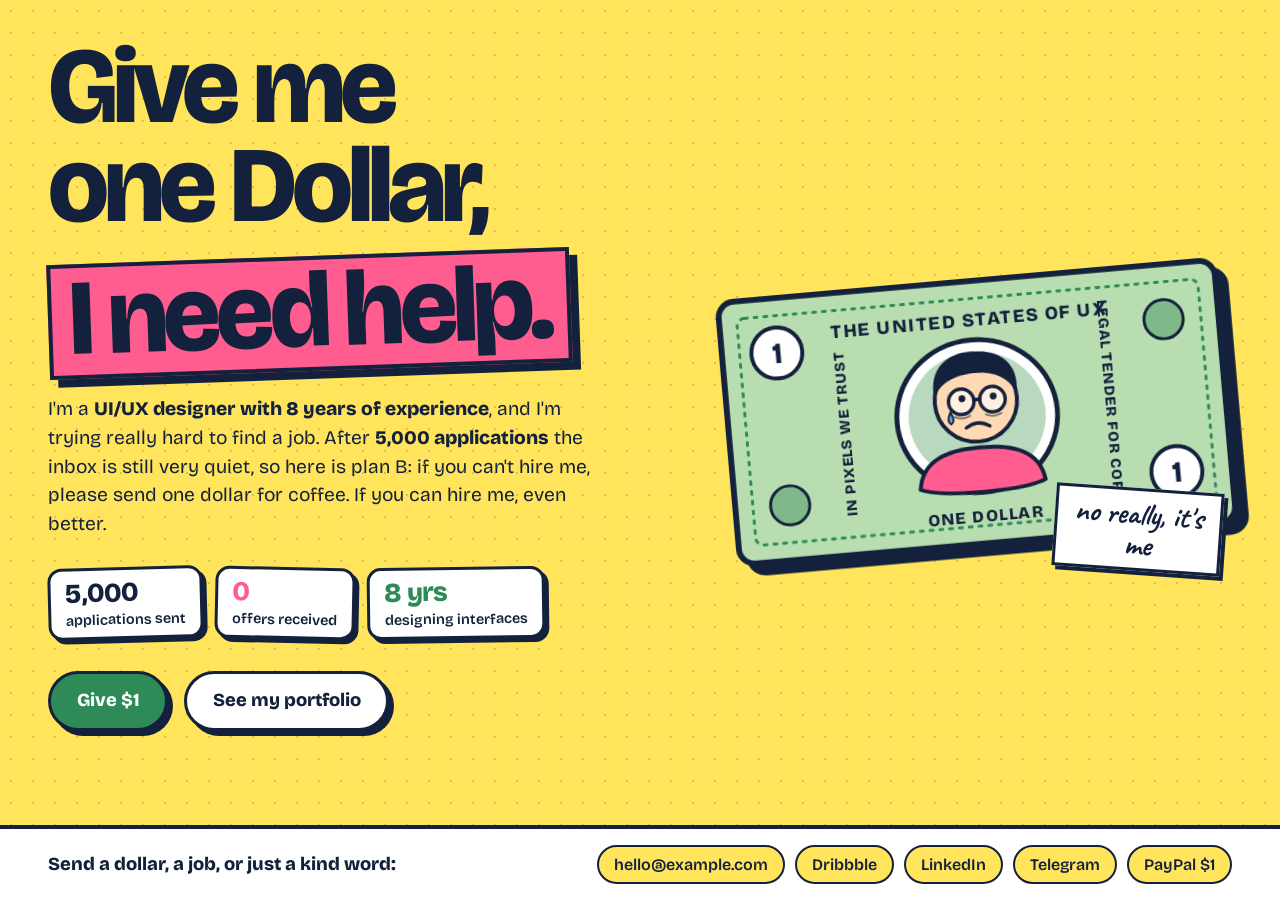
==== index.html @ 2cc025ce "Add files via upload" ====
<!DOCTYPE html>
<html lang="en">
<head>
<meta charset="utf-8">
<meta name="viewport" content="width=device-width, initial-scale=1, viewport-fit=cover">
<title>Give me one Dollar, I need help.</title>
<meta name="description" content="UI/UX designer, 8 years of experience, 5,000 applications, 0 offers. Give me one dollar. Or a job.">
<link rel="icon" href="favicon.svg" type="image/svg+xml">
<meta property="og:title" content="Give me one Dollar, I need help.">
<meta property="og:description" content="UI/UX designer, 8 years of experience, 5,000 applications, 0 offers. Give me one dollar. Or a job.">
<meta property="og:type" content="website">
<meta name="theme-color" content="#FFE45C">
<link rel="preconnect" href="https://fonts.googleapis.com">
<link rel="preconnect" href="https://fonts.gstatic.com" crossorigin>
<link href="https://fonts.googleapis.com/css2?family=Bricolage+Grotesque:opsz,wght@12..96,400;12..96,600;12..96,800&family=Caveat:wght@700&display=swap" rel="stylesheet">
<style>
  :root {
    --bg: #FFE45C;
    --ink: #14213D;
    --card: #FFFFFF;
    --pink: #FF5D8F;
    --green: #2E8B57;
    --bill: #B7DDB0;
    --bill-dark: #7FB98A;
    --skin: #FFD9B3;
    --on-pink: #14213D;
    box-sizing: border-box;
    padding-top: env(safe-area-inset-top, 0px);
    padding-bottom: env(safe-area-inset-bottom, 0px);
  }
  @media (prefers-color-scheme: dark) {
    :root:not([data-theme="light"]) {
      --bg: #14213D;
      --ink: #FFE45C;
      --card: #1E2F55;
      --pink: #FF5D8F;
      --green: #6FD39A;
      --on-pink: #14213D;
    }
  }
  :root[data-theme="dark"] {
    --bg: #14213D;
    --ink: #FFE45C;
    --card: #1E2F55;
    --pink: #FF5D8F;
    --green: #6FD39A;
    --on-pink: #14213D;
  }

  html { scroll-padding-top: env(safe-area-inset-top, 0px); min-height: 100%; }
  *, *::before, *::after { box-sizing: border-box; }
  body {
    margin: 0;
    min-height: 100%;
    background: var(--bg);
    color: var(--ink);
    font-family: "Bricolage Grotesque", "Helvetica Neue", Arial, sans-serif;
    font-size: 1.125rem;
    line-height: 1.5;
    display: grid;
    grid-template-rows: 1fr auto;
    min-height: 100svh;
    overflow-x: hidden;
  }

  /* dotted paper texture, subtle */
  body::before {
    content: "";
    position: fixed; inset: 0;
    background-image: radial-gradient(color-mix(in srgb, var(--ink) 18%, transparent) 1.2px, transparent 1.4px);
    background-size: 22px 22px;
    pointer-events: none;
    z-index: 0;
  }

  main {
    position: relative; z-index: 1;
    display: grid;
    grid-template-columns: minmax(0, 1.1fr) minmax(0, 0.9fr);
    align-items: center;
    gap: clamp(1.5rem, 4vw, 4rem);
    width: 100%;
    max-width: 1320px;
    margin: 0 auto;
    padding: clamp(1.25rem, 3vw, 2.5rem) clamp(1.25rem, 4vw, 3rem);
  }

  h1 {
    margin: 0 0 1.5rem;
    font-weight: 800;
    font-size: clamp(2.9rem, 8.4vw, 7.6rem);
    line-height: 0.92;
    letter-spacing: -0.045em;
    text-wrap: balance;
  }
  h1 .line { display: block; }
  h1 .help {
    display: inline-block;
    background: var(--pink);
    color: var(--on-pink);
    padding: 0.02em 0.16em 0.06em;
    border: 4px solid var(--ink);
    box-shadow: 8px 8px 0 var(--ink);
    transform: rotate(-2deg);
    margin-top: 0.18em;
  }

  .lede {
    max-width: 34rem;
    margin: 0 0 1.75rem;
    font-size: clamp(1.05rem, 1.5vw, 1.3rem);
  }
  .lede strong { font-weight: 800; }

  .stats {
    display: flex; flex-wrap: wrap; gap: 0.75rem;
    margin: 0 0 2rem; padding: 0; list-style: none;
  }
  .stats li {
    background: var(--card);
    border: 3px solid var(--ink);
    border-radius: 14px;
    padding: 0.45rem 0.9rem;
    line-height: 1.15;
    box-shadow: 4px 4px 0 var(--ink);
  }
  .stats b { display: block; font-size: 1.7rem; font-weight: 800; letter-spacing: -0.03em; }
  .stats span { font-size: 0.9rem; font-weight: 600; }
  .stats li:nth-child(2) b { color: var(--pink); }
  .stats li:nth-child(3) b { color: var(--green); }
  .stats li:nth-child(1) { transform: rotate(-1.5deg); }
  .stats li:nth-child(2) { transform: rotate(1.2deg); }
  .stats li:nth-child(3) { transform: rotate(-0.8deg); }

  .actions { display: flex; flex-wrap: wrap; gap: 1rem; align-items: center; }
  .btn {
    font: inherit; font-weight: 800; font-size: 1.15rem;
    color: var(--ink);
    text-decoration: none;
    cursor: pointer;
    border: 3px solid var(--ink);
    border-radius: 999px;
    padding: 0.8rem 1.6rem;
    box-shadow: 5px 5px 0 var(--ink);
    transition: transform .12s ease, box-shadow .12s ease;
    display: inline-flex; align-items: center; gap: .5rem;
  }
  .btn:hover { transform: translate(-2px, -2px); box-shadow: 7px 7px 0 var(--ink); }
  .btn:active { transform: translate(4px, 4px); box-shadow: 1px 1px 0 var(--ink); }
  .btn-primary { background: var(--green); color: #fff; }
  :root[data-theme="dark"] .btn-primary { color: #14213D; }
  @media (prefers-color-scheme: dark) { :root:not([data-theme="light"]) .btn-primary { color: #14213D; } }
  .btn-ghost { background: var(--card); }
  .btn:focus-visible, .contact a:focus-visible {
    outline: 4px solid var(--pink); outline-offset: 3px;
  }
  .counter {
    font-weight: 600; font-size: 1rem;
    min-height: 1.5em;
  }

  /* the bill */
  .stage { position: relative; display: grid; place-items: center; padding: 1rem 0; }
  .bill {
    width: 100%; max-width: 560px; height: auto;
    transform: rotate(-5deg);
    filter: drop-shadow(10px 10px 0 var(--ink));
    animation: drop-in .9s cubic-bezier(.2,.9,.3,1.25) both;
  }
  @keyframes drop-in {
    from { transform: translateY(-120%) rotate(14deg); opacity: 0; }
    to   { transform: translateY(0) rotate(-5deg); opacity: 1; }
  }
  .note {
    position: absolute;
    right: 2%; bottom: -2%;
    font-family: "Caveat", "Comic Sans MS", cursive;
    font-size: clamp(1.4rem, 2.4vw, 2rem);
    font-weight: 700;
    line-height: 1;
    background: var(--card);
    border: 3px solid var(--ink);
    padding: .5rem .8rem;
    transform: rotate(4deg);
    box-shadow: 4px 4px 0 var(--ink);
    max-width: 12ch;
    text-align: center;
  }

  /* contacts */
  .contact {
    position: relative; z-index: 1;
    border-top: 4px solid var(--ink);
    background: var(--card);
    padding: 1rem clamp(1.25rem, 4vw, 3rem);
  }
  .contact-inner {
    max-width: 1320px; margin: 0 auto;
    display: flex; flex-wrap: wrap; gap: .75rem 1.5rem;
    align-items: center; justify-content: space-between;
  }
  .contact p { margin: 0; font-weight: 800; font-size: 1.15rem; }
  .contact ul { display: flex; flex-wrap: wrap; gap: .6rem; margin: 0; padding: 0; list-style: none; }
  .contact a {
    display: inline-block;
    color: var(--ink);
    font-weight: 600; font-size: 1rem;
    text-decoration: none;
    border: 2.5px solid var(--ink);
    border-radius: 999px;
    padding: .35rem .95rem;
    background: var(--bg);
    transition: background .12s ease, color .12s ease;
  }
  .contact a:hover { background: var(--pink); color: var(--on-pink); }

  /* toast + falling dollars */
  .toast {
    position: fixed; left: 50%; bottom: calc(env(safe-area-inset-bottom, 0px) + 6rem);
    transform: translate(-50%, 20px);
    background: var(--ink); color: var(--bg);
    padding: .7rem 1.2rem; border-radius: 12px;
    font-weight: 600; max-width: min(90vw, 26rem); text-align: center;
    opacity: 0; pointer-events: none;
    transition: opacity .2s ease, transform .2s ease;
    z-index: 20;
  }
  .toast.show { opacity: 1; transform: translate(-50%, 0); }
  .rain {
    position: fixed; top: -3rem; z-index: 10;
    font-size: 2rem; pointer-events: none;
    animation: fall linear forwards;
  }
  @keyframes fall {
    to { transform: translateY(110vh) rotate(var(--r, 240deg)); }
  }

  @media (max-width: 860px) {
    main { grid-template-columns: 1fr; padding-top: 1.5rem; }
    .stage { order: -1; }
    .bill { max-width: 380px; }
    .note { right: 4%; bottom: 0; }
    .contact-inner { flex-direction: column; align-items: flex-start; }
  }
  @media (prefers-reduced-motion: reduce) {
    .bill { animation: none; }
    .rain { display: none; }
    .btn, .toast { transition: none; }
  }
</style>
</head>
<body>

<main>
  <section>
    <h1>
      <span class="line">Give me one Dollar,</span>
      <span class="help">I need help.</span>
    </h1>

    <p class="lede">
      I'm a <strong>UI/UX designer with 8 years of experience</strong>, and I'm trying really hard to find a job.
      After <strong>5,000 applications</strong> the inbox is still very quiet, so here is plan B:
      if you can't hire me, please send one dollar for coffee. If you can hire me, even better.
    </p>

    <ul class="stats" aria-label="Job search so far">
      <li><b>5,000</b><span>applications sent</span></li>
      <li><b>0</b><span>offers received</span></li>
      <li><b>8 yrs</b><span>designing interfaces</span></li>
    </ul>

    <div class="actions">
      <button class="btn btn-primary" id="give" type="button">Give $1</button>
      <a class="btn btn-ghost" href="https://dribbble.com/kimmmy" target="_blank" rel="noopener">See my portfolio</a>
    </div>
    <p class="counter" id="counter" aria-live="polite"></p>
  </section>

  <div class="stage">
    <svg class="bill" viewBox="0 0 520 280" role="img" aria-label="A one dollar bill with a tired but hopeful designer in the middle">
      <!-- bill body -->
      <rect x="6" y="6" width="508" height="268" rx="16" fill="var(--bill)" stroke="var(--ink)" stroke-width="6"/>
      <rect x="24" y="24" width="472" height="232" rx="8" fill="none" stroke="var(--green)" stroke-width="3" stroke-dasharray="3 7" stroke-linecap="round"/>

      <!-- corner numbers -->
      <circle cx="62" cy="62" r="26" fill="var(--card)" stroke="var(--ink)" stroke-width="4"/>
      <text x="62" y="72" text-anchor="middle" font-family="Bricolage Grotesque, Arial, sans-serif" font-weight="800" font-size="30" fill="var(--ink)">1</text>
      <circle cx="458" cy="218" r="26" fill="var(--card)" stroke="var(--ink)" stroke-width="4"/>
      <text x="458" y="228" text-anchor="middle" font-family="Bricolage Grotesque, Arial, sans-serif" font-weight="800" font-size="30" fill="var(--ink)">1</text>
      <circle cx="458" cy="62" r="20" fill="var(--bill-dark)" stroke="var(--ink)" stroke-width="3"/>
      <circle cx="62" cy="218" r="20" fill="var(--bill-dark)" stroke="var(--ink)" stroke-width="3"/>

      <!-- header text -->
      <text x="260" y="52" text-anchor="middle" font-family="Bricolage Grotesque, Arial, sans-serif" font-weight="800" font-size="19" letter-spacing="1.5" fill="var(--ink)">THE UNITED STATES OF UX</text>

      <!-- portrait medallion -->
      <ellipse cx="260" cy="144" rx="82" ry="78" fill="var(--card)" stroke="var(--ink)" stroke-width="5"/>
      <ellipse cx="260" cy="144" rx="70" ry="66" fill="var(--bill-dark)" opacity=".55"/>

      <!-- shoulders -->
      <path d="M196 214 C200 184 226 176 260 176 C294 176 320 184 324 214 C300 224 220 224 196 214Z" fill="var(--pink)" stroke="var(--ink)" stroke-width="4" stroke-linejoin="round"/>
      <!-- head -->
      <circle cx="260" cy="128" r="42" fill="var(--skin)" stroke="var(--ink)" stroke-width="4"/>
      <!-- hair -->
      <path d="M218 122 C214 88 240 76 262 78 C288 78 308 94 302 124 C296 108 282 100 262 100 C242 100 226 106 218 122Z" fill="var(--ink)"/>
      <!-- glasses -->
      <circle cx="245" cy="128" r="13" fill="var(--card)" fill-opacity=".6" stroke="var(--ink)" stroke-width="3.5"/>
      <circle cx="277" cy="128" r="13" fill="var(--card)" fill-opacity=".6" stroke="var(--ink)" stroke-width="3.5"/>
      <path d="M258 127 H264" stroke="var(--ink)" stroke-width="3.5" stroke-linecap="round"/>
      <!-- eyes looking up (hopeful) -->
      <circle cx="246" cy="125" r="3.5" fill="var(--ink)"/>
      <circle cx="278" cy="125" r="3.5" fill="var(--ink)"/>
      <!-- eye bags -->
      <path d="M237 143 Q245 147 253 143 M269 143 Q277 147 285 143" stroke="var(--ink)" stroke-width="2" fill="none" stroke-linecap="round" opacity=".55"/>
      <!-- mouth -->
      <path d="M248 155 Q260 147 272 155" stroke="var(--ink)" stroke-width="3.5" fill="none" stroke-linecap="round"/>
      <!-- tear -->
      <path d="M233 138 q-5 9 0 12 q5 -3 0 -12z" fill="#5AB8FF" stroke="var(--ink)" stroke-width="2"/>

      <!-- side text -->
      <text x="130" y="150" text-anchor="middle" font-family="Bricolage Grotesque, Arial, sans-serif" font-weight="800" font-size="15" fill="var(--ink)" transform="rotate(-90 130 150)" letter-spacing="1">IN PIXELS WE TRUST</text>
      <text x="392" y="150" text-anchor="middle" font-family="Bricolage Grotesque, Arial, sans-serif" font-weight="800" font-size="15" fill="var(--ink)" transform="rotate(90 392 150)" letter-spacing="1">LEGAL TENDER FOR COFFEE</text>

      <!-- footer text -->
      <text x="260" y="252" text-anchor="middle" font-family="Bricolage Grotesque, Arial, sans-serif" font-weight="800" font-size="17" letter-spacing="1.5" fill="var(--ink)">ONE DOLLAR</text>
    </svg>
    <div class="note">no really, it's me</div>
  </div>
</main>

<footer class="contact" id="contact">
  <div class="contact-inner">
    <p>Send a dollar, a job, or just a kind word:</p>
    <ul>
      <!-- TODO: replace the placeholder links below with your real contacts -->
      <li><a href="mailto:hello@example.com">hello@example.com</a></li>
      <li><a href="https://dribbble.com/kimmmy" target="_blank" rel="noopener">Dribbble</a></li>
      <li><a href="https://www.linkedin.com/in/your-name" target="_blank" rel="noopener">LinkedIn</a></li>
      <li><a href="https://t.me/your_username" target="_blank" rel="noopener">Telegram</a></li>
      <li><a href="https://paypal.me/your-name/1" target="_blank" rel="noopener">PayPal $1</a></li>
    </ul>
  </div>
</footer>

<div class="toast" id="toast" role="status"></div>

<script>
(function () {
  var give = document.getElementById('give');
  var counter = document.getElementById('counter');
  var toast = document.getElementById('toast');
  var count = 0, timer = null;
  var reduce = window.matchMedia('(prefers-reduced-motion: reduce)').matches;

  var jokes = [
    "Thank you! This one was imaginary, but the love is real.",
    "Two imaginary dollars. Imaginary coffee is getting warm.",
    "You are generous. Now try the real PayPal button below.",
    "Still imaginary. Still grateful. Still 0 offers.",
    "OK, at this point please just hire me."
  ];

  function rain() {
    if (reduce) return;
    for (var i = 0; i < 14; i++) {
      var el = document.createElement('span');
      el.className = 'rain';
      el.textContent = '\uD83D\uDCB5';
      el.style.left = Math.random() * 96 + 'vw';
      el.style.animationDuration = (1.4 + Math.random() * 1.4) + 's';
      el.style.animationDelay = (Math.random() * 0.4) + 's';
      el.style.setProperty('--r', (Math.random() * 500 - 250) + 'deg');
      document.body.appendChild(el);
      setTimeout(function (e) { e.remove(); }.bind(null, el), 3500);
    }
  }

  give.addEventListener('click', function () {
    count++;
    counter.textContent = 'Imaginary dollars collected: $' + count;
    toast.textContent = jokes[Math.min(count - 1, jokes.length - 1)];
    toast.classList.add('show');
    clearTimeout(timer);
    timer = setTimeout(function () { toast.classList.remove('show'); }, 3200);
    rain();
  });
})();
</script>
</body>
</html>
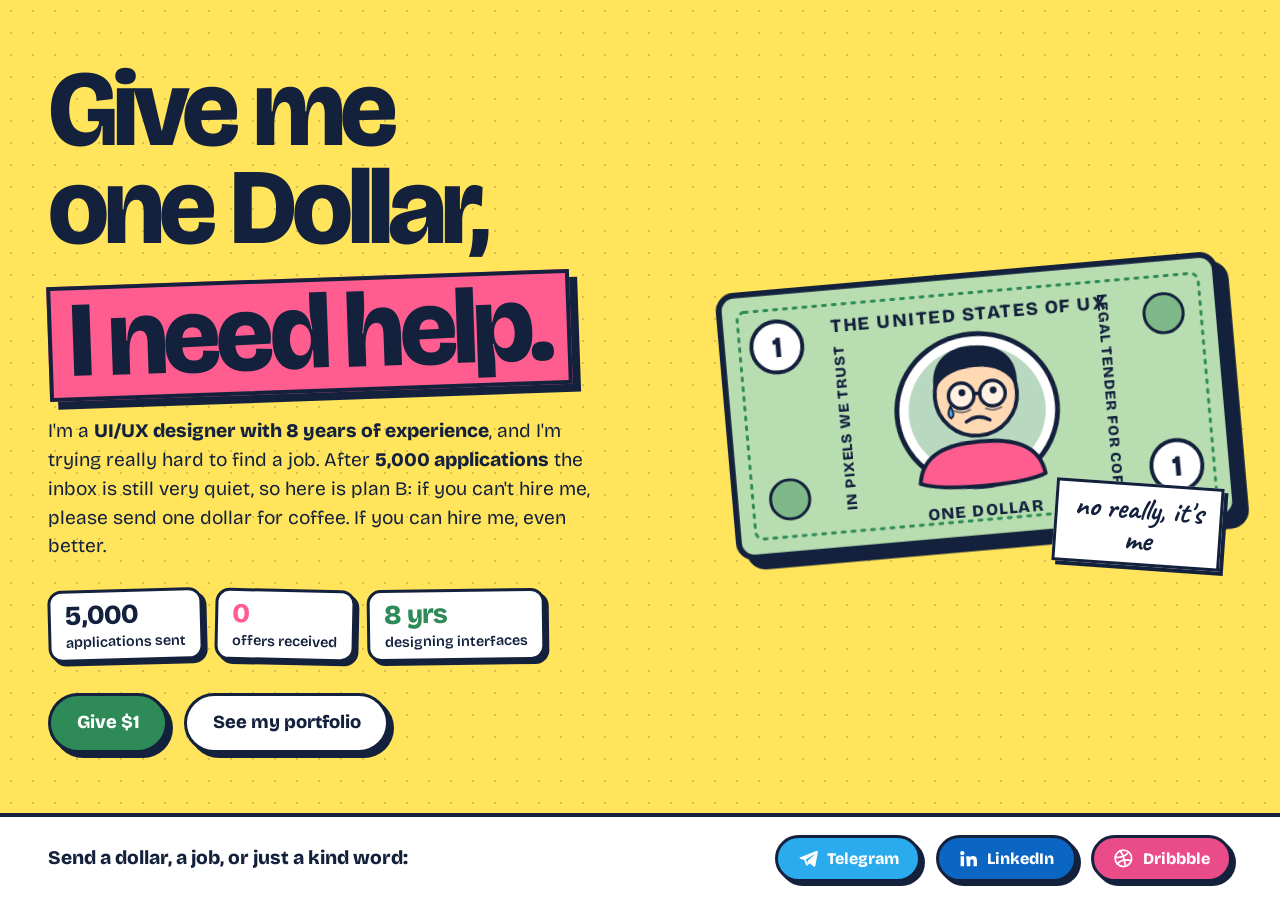
==== commit 0a275b93: "Add files via upload" ====
--- a/index.html
+++ b/index.html
@@ -24,6 +24,7 @@
     --bill-dark: #7FB98A;
     --skin: #FFD9B3;
     --on-pink: #14213D;
+    --on-green: #FFFFFF;
     box-sizing: border-box;
     padding-top: env(safe-area-inset-top, 0px);
     padding-bottom: env(safe-area-inset-bottom, 0px);
@@ -33,25 +34,24 @@
       --bg: #14213D;
       --ink: #FFE45C;
       --card: #1E2F55;
-      --pink: #FF5D8F;
       --green: #6FD39A;
       --on-pink: #14213D;
+      --on-green: #14213D;
     }
   }
   :root[data-theme="dark"] {
     --bg: #14213D;
     --ink: #FFE45C;
     --card: #1E2F55;
-    --pink: #FF5D8F;
     --green: #6FD39A;
     --on-pink: #14213D;
+    --on-green: #14213D;
   }
 
   html { scroll-padding-top: env(safe-area-inset-top, 0px); min-height: 100%; }
   *, *::before, *::after { box-sizing: border-box; }
   body {
     margin: 0;
-    min-height: 100%;
     background: var(--bg);
     color: var(--ink);
     font-family: "Bricolage Grotesque", "Helvetica Neue", Arial, sans-serif;
@@ -62,8 +62,6 @@
     min-height: 100svh;
     overflow-x: hidden;
   }
-
-  /* dotted paper texture, subtle */
   body::before {
     content: "";
     position: fixed; inset: 0;
@@ -133,6 +131,8 @@
   .stats li:nth-child(3) { transform: rotate(-0.8deg); }
 
   .actions { display: flex; flex-wrap: wrap; gap: 1rem; align-items: center; }
+
+  /* buttons */
   .btn {
     font: inherit; font-weight: 800; font-size: 1.15rem;
     color: var(--ink);
@@ -143,21 +143,20 @@
     padding: 0.8rem 1.6rem;
     box-shadow: 5px 5px 0 var(--ink);
     transition: transform .12s ease, box-shadow .12s ease;
-    display: inline-flex; align-items: center; gap: .5rem;
+    display: inline-flex; align-items: center; justify-content: center; gap: .55rem;
+    background: var(--card);
   }
   .btn:hover { transform: translate(-2px, -2px); box-shadow: 7px 7px 0 var(--ink); }
   .btn:active { transform: translate(4px, 4px); box-shadow: 1px 1px 0 var(--ink); }
-  .btn-primary { background: var(--green); color: #fff; }
-  :root[data-theme="dark"] .btn-primary { color: #14213D; }
-  @media (prefers-color-scheme: dark) { :root:not([data-theme="light"]) .btn-primary { color: #14213D; } }
-  .btn-ghost { background: var(--card); }
-  .btn:focus-visible, .contact a:focus-visible {
+  .btn:focus-visible, .copy:focus-visible, .close:focus-visible {
     outline: 4px solid var(--pink); outline-offset: 3px;
   }
-  .counter {
-    font-weight: 600; font-size: 1rem;
-    min-height: 1.5em;
-  }
+  .btn svg { width: 1.3em; height: 1.3em; flex: none; }
+  .btn-primary { background: var(--green); color: var(--on-green); }
+  .btn-tg { background: #2AABEE; color: #fff; }
+  .btn-in { background: #0A66C2; color: #fff; }
+  .btn-dr { background: #EA4C89; color: #fff; }
+  .btn-pay { background: #FFC439; color: #14213D; }
 
   /* the bill */
   .stage { position: relative; display: grid; place-items: center; padding: 1rem 0; }
@@ -187,53 +186,114 @@
     text-align: center;
   }
 
-  /* contacts */
+  /* contacts footer */
   .contact {
     position: relative; z-index: 1;
     border-top: 4px solid var(--ink);
     background: var(--card);
-    padding: 1rem clamp(1.25rem, 4vw, 3rem);
+    padding: 1.1rem clamp(1.25rem, 4vw, 3rem);
   }
   .contact-inner {
     max-width: 1320px; margin: 0 auto;
-    display: flex; flex-wrap: wrap; gap: .75rem 1.5rem;
+    display: flex; flex-wrap: wrap; gap: .9rem 1.5rem;
     align-items: center; justify-content: space-between;
   }
-  .contact p { margin: 0; font-weight: 800; font-size: 1.15rem; }
-  .contact ul { display: flex; flex-wrap: wrap; gap: .6rem; margin: 0; padding: 0; list-style: none; }
-  .contact a {
-    display: inline-block;
+  .contact p { margin: 0; font-weight: 800; font-size: 1.2rem; }
+  .contact ul { display: flex; flex-wrap: wrap; gap: .9rem; margin: 0; padding: 0; list-style: none; }
+  .contact .btn { font-size: 1rem; padding: .55rem 1.2rem; box-shadow: 4px 4px 0 var(--ink); }
+
+  /* modal */
+  dialog {
+    width: min(94vw, 600px);
+    max-height: 92svh;
+    overflow: auto;
+    margin: auto;
+    padding: 0;
     color: var(--ink);
-    font-weight: 600; font-size: 1rem;
-    text-decoration: none;
+    background: var(--bg);
+    border: 4px solid var(--ink);
+    border-radius: 22px;
+    box-shadow: 10px 10px 0 var(--ink);
+  }
+  dialog[open] { animation: pop .25s cubic-bezier(.2,.9,.3,1.3); }
+  @keyframes pop { from { transform: scale(.92) rotate(-1.5deg); opacity: 0; } to { transform: none; opacity: 1; } }
+  dialog::backdrop { background: rgba(20, 33, 61, .72); }
+  .modal-body { padding: clamp(1.1rem, 3vw, 1.75rem); position: relative; }
+  .close {
+    position: absolute; top: .9rem; right: .9rem;
+    width: 2.6rem; height: 2.6rem;
+    border: 3px solid var(--ink); border-radius: 50%;
+    background: var(--card); color: var(--ink);
+    cursor: pointer; display: grid; place-items: center;
+    box-shadow: 3px 3px 0 var(--ink);
+  }
+  .close svg { width: 1.1rem; height: 1.1rem; }
+  .modal-body h2 {
+    margin: 0 3rem .35rem 0;
+    font-size: clamp(1.8rem, 5vw, 2.5rem);
+    line-height: 1;
+    letter-spacing: -0.035em;
+    font-weight: 800;
+  }
+  .modal-body .sub { margin: 0 0 1.25rem; font-size: 1.05rem; }
+  .modal-body h3 { margin: 0 0 .6rem; font-size: 1rem; font-weight: 800; }
+
+  .method {
+    background: var(--card);
+    border: 3px solid var(--ink);
+    border-radius: 16px;
+    padding: .9rem 1rem 1rem;
+    margin-bottom: 1rem;
+    box-shadow: 4px 4px 0 var(--ink);
+  }
+  .method-head { display: flex; align-items: center; gap: .6rem; margin-bottom: .6rem; }
+  .method-head h3 { margin: 0; }
+  .badge {
+    font-size: .8rem; font-weight: 800;
+    background: var(--green); color: var(--on-green);
     border: 2.5px solid var(--ink);
-    border-radius: 999px;
-    padding: .35rem .95rem;
+    border-radius: 999px; padding: .1rem .65rem;
+  }
+  .badge.pp { background: #FFC439; color: #14213D; }
+  .field {
+    display: flex; gap: .6rem; align-items: stretch; flex-wrap: wrap;
+  }
+  .value {
+    flex: 1 1 14rem; min-width: 0;
+    font-family: ui-monospace, "SFMono-Regular", Menlo, Consolas, monospace;
+    font-size: .95rem; font-weight: 700;
     background: var(--bg);
-    transition: background .12s ease, color .12s ease;
-  }
-  .contact a:hover { background: var(--pink); color: var(--on-pink); }
-
-  /* toast + falling dollars */
-  .toast {
-    position: fixed; left: 50%; bottom: calc(env(safe-area-inset-bottom, 0px) + 6rem);
-    transform: translate(-50%, 20px);
-    background: var(--ink); color: var(--bg);
-    padding: .7rem 1.2rem; border-radius: 12px;
-    font-weight: 600; max-width: min(90vw, 26rem); text-align: center;
-    opacity: 0; pointer-events: none;
-    transition: opacity .2s ease, transform .2s ease;
-    z-index: 20;
-  }
-  .toast.show { opacity: 1; transform: translate(-50%, 0); }
+    border: 2.5px dashed var(--ink);
+    border-radius: 10px;
+    padding: .55rem .7rem;
+    word-break: break-all;
+    user-select: all;
+  }
+  .copy {
+    font: inherit; font-weight: 800; font-size: .95rem;
+    color: var(--on-pink); background: var(--pink);
+    border: 3px solid var(--ink); border-radius: 10px;
+    padding: .4rem .95rem; cursor: pointer;
+    display: inline-flex; align-items: center; gap: .4rem;
+    box-shadow: 3px 3px 0 var(--ink);
+    transition: transform .1s ease, box-shadow .1s ease;
+    min-width: 6.5rem; justify-content: center;
+  }
+  .copy:active { transform: translate(2px, 2px); box-shadow: 1px 1px 0 var(--ink); }
+  .copy svg { width: 1.05rem; height: 1.05rem; }
+  .copy.done { background: var(--green); color: var(--on-green); }
+  .warn { margin: .6rem 0 0; font-size: .9rem; font-weight: 600; }
+
+  .write { display: flex; flex-wrap: wrap; gap: .8rem; margin-top: .25rem; }
+  .write .btn { font-size: 1rem; padding: .6rem 1.2rem; box-shadow: 4px 4px 0 var(--ink); }
+
+  /* money rain */
   .rain {
-    position: fixed; top: -3rem; z-index: 10;
+    position: fixed; top: -3rem; z-index: 1000;
     font-size: 2rem; pointer-events: none;
     animation: fall linear forwards;
   }
-  @keyframes fall {
-    to { transform: translateY(110vh) rotate(var(--r, 240deg)); }
-  }
+  @keyframes fall { to { transform: translateY(110vh) rotate(var(--r, 240deg)); } }
 
   @media (max-width: 860px) {
     main { grid-template-columns: 1fr; padding-top: 1.5rem; }
@@ -243,9 +303,9 @@
     .contact-inner { flex-direction: column; align-items: flex-start; }
   }
   @media (prefers-reduced-motion: reduce) {
-    .bill { animation: none; }
+    .bill, dialog[open] { animation: none; }
     .rain { display: none; }
-    .btn, .toast { transition: none; }
+    .btn, .copy { transition: none; }
   }
 </style>
 </head>
@@ -271,19 +331,16 @@
     </ul>
 
     <div class="actions">
-      <button class="btn btn-primary" id="give" type="button">Give $1</button>
-      <a class="btn btn-ghost" href="https://dribbble.com/kimmmy" target="_blank" rel="noopener">See my portfolio</a>
+      <button class="btn btn-primary" id="give" type="button" aria-haspopup="dialog">Give $1</button>
+      <a class="btn" href="https://dribbble.com/kimmmy" target="_blank" rel="noopener">See my portfolio</a>
     </div>
-    <p class="counter" id="counter" aria-live="polite"></p>
   </section>
 
   <div class="stage">
     <svg class="bill" viewBox="0 0 520 280" role="img" aria-label="A one dollar bill with a tired but hopeful designer in the middle">
-      <!-- bill body -->
       <rect x="6" y="6" width="508" height="268" rx="16" fill="var(--bill)" stroke="var(--ink)" stroke-width="6"/>
       <rect x="24" y="24" width="472" height="232" rx="8" fill="none" stroke="var(--green)" stroke-width="3" stroke-dasharray="3 7" stroke-linecap="round"/>
 
-      <!-- corner numbers -->
       <circle cx="62" cy="62" r="26" fill="var(--card)" stroke="var(--ink)" stroke-width="4"/>
       <text x="62" y="72" text-anchor="middle" font-family="Bricolage Grotesque, Arial, sans-serif" font-weight="800" font-size="30" fill="var(--ink)">1</text>
       <circle cx="458" cy="218" r="26" fill="var(--card)" stroke="var(--ink)" stroke-width="4"/>
@@ -291,38 +348,25 @@
       <circle cx="458" cy="62" r="20" fill="var(--bill-dark)" stroke="var(--ink)" stroke-width="3"/>
       <circle cx="62" cy="218" r="20" fill="var(--bill-dark)" stroke="var(--ink)" stroke-width="3"/>
 
-      <!-- header text -->
       <text x="260" y="52" text-anchor="middle" font-family="Bricolage Grotesque, Arial, sans-serif" font-weight="800" font-size="19" letter-spacing="1.5" fill="var(--ink)">THE UNITED STATES OF UX</text>
 
-      <!-- portrait medallion -->
       <ellipse cx="260" cy="144" rx="82" ry="78" fill="var(--card)" stroke="var(--ink)" stroke-width="5"/>
       <ellipse cx="260" cy="144" rx="70" ry="66" fill="var(--bill-dark)" opacity=".55"/>
 
-      <!-- shoulders -->
       <path d="M196 214 C200 184 226 176 260 176 C294 176 320 184 324 214 C300 224 220 224 196 214Z" fill="var(--pink)" stroke="var(--ink)" stroke-width="4" stroke-linejoin="round"/>
-      <!-- head -->
       <circle cx="260" cy="128" r="42" fill="var(--skin)" stroke="var(--ink)" stroke-width="4"/>
-      <!-- hair -->
       <path d="M218 122 C214 88 240 76 262 78 C288 78 308 94 302 124 C296 108 282 100 262 100 C242 100 226 106 218 122Z" fill="var(--ink)"/>
-      <!-- glasses -->
       <circle cx="245" cy="128" r="13" fill="var(--card)" fill-opacity=".6" stroke="var(--ink)" stroke-width="3.5"/>
       <circle cx="277" cy="128" r="13" fill="var(--card)" fill-opacity=".6" stroke="var(--ink)" stroke-width="3.5"/>
       <path d="M258 127 H264" stroke="var(--ink)" stroke-width="3.5" stroke-linecap="round"/>
-      <!-- eyes looking up (hopeful) -->
       <circle cx="246" cy="125" r="3.5" fill="var(--ink)"/>
       <circle cx="278" cy="125" r="3.5" fill="var(--ink)"/>
-      <!-- eye bags -->
       <path d="M237 143 Q245 147 253 143 M269 143 Q277 147 285 143" stroke="var(--ink)" stroke-width="2" fill="none" stroke-linecap="round" opacity=".55"/>
-      <!-- mouth -->
       <path d="M248 155 Q260 147 272 155" stroke="var(--ink)" stroke-width="3.5" fill="none" stroke-linecap="round"/>
-      <!-- tear -->
       <path d="M233 138 q-5 9 0 12 q5 -3 0 -12z" fill="#5AB8FF" stroke="var(--ink)" stroke-width="2"/>
 
-      <!-- side text -->
       <text x="130" y="150" text-anchor="middle" font-family="Bricolage Grotesque, Arial, sans-serif" font-weight="800" font-size="15" fill="var(--ink)" transform="rotate(-90 130 150)" letter-spacing="1">IN PIXELS WE TRUST</text>
       <text x="392" y="150" text-anchor="middle" font-family="Bricolage Grotesque, Arial, sans-serif" font-weight="800" font-size="15" fill="var(--ink)" transform="rotate(90 392 150)" letter-spacing="1">LEGAL TENDER FOR COFFEE</text>
-
-      <!-- footer text -->
       <text x="260" y="252" text-anchor="middle" font-family="Bricolage Grotesque, Arial, sans-serif" font-weight="800" font-size="17" letter-spacing="1.5" fill="var(--ink)">ONE DOLLAR</text>
     </svg>
     <div class="note">no really, it's me</div>
@@ -333,33 +377,86 @@
   <div class="contact-inner">
     <p>Send a dollar, a job, or just a kind word:</p>
     <ul>
-      <!-- TODO: replace the placeholder links below with your real contacts -->
-      <li><a href="mailto:hello@example.com">hello@example.com</a></li>
-      <li><a href="https://dribbble.com/kimmmy" target="_blank" rel="noopener">Dribbble</a></li>
-      <li><a href="https://www.linkedin.com/in/your-name" target="_blank" rel="noopener">LinkedIn</a></li>
-      <li><a href="https://t.me/your_username" target="_blank" rel="noopener">Telegram</a></li>
-      <li><a href="https://paypal.me/your-name/1" target="_blank" rel="noopener">PayPal $1</a></li>
+      <li>
+        <a class="btn btn-tg" href="https://t.me/BUSD_BOSS" target="_blank" rel="noopener">
+          <svg viewBox="0 0 24 24" fill="currentColor" aria-hidden="true"><path d="M21.9 3.3 2.6 10.7c-1.3.5-1.3 1.3-.2 1.6l4.9 1.5 1.9 5.8c.2.6.4.8.8.8.4 0 .6-.2.9-.4l2.4-2.3 4.9 3.6c.9.5 1.5.2 1.8-.8L22.9 4.9c.3-1.3-.5-1.9-1-1.6zM9.1 13.4l9.4-5.9c.4-.3.8-.1.5.2l-7.8 7-.3 3.2z"/></svg>
+          Telegram
+        </a>
+      </li>
+      <li>
+        <a class="btn btn-in" href="https://www.linkedin.com/in/igor-kim-79a013275/" target="_blank" rel="noopener">
+          <svg viewBox="0 0 24 24" fill="currentColor" aria-hidden="true"><path d="M4.98 3.5a2.5 2.5 0 1 1 0 5 2.5 2.5 0 0 1 0-5zM3 9.5h4V21H3zM9.5 9.5h3.8v1.6h.06c.53-1 1.83-2 3.77-2 4 0 4.77 2.6 4.77 6V21h-4v-5.1c0-1.2 0-2.8-1.7-2.8s-2 1.3-2 2.7V21h-4z"/></svg>
+          LinkedIn
+        </a>
+      </li>
+      <li>
+        <a class="btn btn-dr" href="https://dribbble.com/kimmmy" target="_blank" rel="noopener">
+          <svg viewBox="0 0 24 24" fill="none" stroke="currentColor" stroke-width="2" stroke-linecap="round" aria-hidden="true"><circle cx="12" cy="12" r="9.5"/><path d="M8 3c3 3.5 5 7.5 6 16.5"/><path d="M2.6 10.6c4.5.6 10-.4 14-4.2"/><path d="M5 18.6c3-4 8-6 15.2-4.3"/></svg>
+          Dribbble
+        </a>
+      </li>
     </ul>
   </div>
 </footer>
 
-<div class="toast" id="toast" role="status"></div>
+<dialog id="donate" aria-labelledby="donate-title">
+  <div class="modal-body">
+    <button class="close" type="button" id="close" aria-label="Close">
+      <svg viewBox="0 0 24 24" fill="none" stroke="currentColor" stroke-width="3.5" stroke-linecap="round" aria-hidden="true"><path d="M5 5l14 14M19 5L5 19"/></svg>
+    </button>
+
+    <h2 id="donate-title">Thank you for helping me!</h2>
+    <p class="sub">Every single dollar counts. Pick the way that is easiest for you.</p>
+
+    <div class="method">
+      <div class="method-head">
+        <h3>Crypto</h3>
+        <span class="badge">USDT · TRC20</span>
+      </div>
+      <div class="field">
+        <div class="value" id="usdt">TYwmZqW86RVbfEYAY68sTiVEzSx6WGzdqt</div>
+        <button class="copy" type="button" data-copy-target="usdt">
+          <svg viewBox="0 0 24 24" fill="none" stroke="currentColor" stroke-width="2.5" stroke-linecap="round" stroke-linejoin="round" aria-hidden="true"><rect x="8" y="8" width="12" height="12" rx="2"/><path d="M16 8V6a2 2 0 0 0-2-2H6a2 2 0 0 0-2 2v8a2 2 0 0 0 2 2h2"/></svg>
+          <span>Copy</span>
+        </button>
+      </div>
+      <p class="warn">Send USDT on the TRC20 network only. Other networks will be lost.</p>
+    </div>
+
+    <div class="method">
+      <div class="method-head">
+        <h3>PayPal</h3>
+        <span class="badge pp">Card or balance</span>
+      </div>
+      <div class="field">
+        <div class="value" id="paypal">kimerchiwe1989@gmail.com</div>
+        <button class="copy" type="button" data-copy-target="paypal">
+          <svg viewBox="0 0 24 24" fill="none" stroke="currentColor" stroke-width="2.5" stroke-linecap="round" stroke-linejoin="round" aria-hidden="true"><rect x="8" y="8" width="12" height="12" rx="2"/><path d="M16 8V6a2 2 0 0 0-2-2H6a2 2 0 0 0-2 2v8a2 2 0 0 0 2 2h2"/></svg>
+          <span>Copy</span>
+        </button>
+      </div>
+    </div>
+
+    <h3>Or just write to me</h3>
+    <div class="write">
+      <a class="btn btn-tg" href="https://t.me/BUSD_BOSS" target="_blank" rel="noopener">
+        <svg viewBox="0 0 24 24" fill="currentColor" aria-hidden="true"><path d="M21.9 3.3 2.6 10.7c-1.3.5-1.3 1.3-.2 1.6l4.9 1.5 1.9 5.8c.2.6.4.8.8.8.4 0 .6-.2.9-.4l2.4-2.3 4.9 3.6c.9.5 1.5.2 1.8-.8L22.9 4.9c.3-1.3-.5-1.9-1-1.6zM9.1 13.4l9.4-5.9c.4-.3.8-.1.5.2l-7.8 7-.3 3.2z"/></svg>
+        @BUSD_BOSS
+      </a>
+      <a class="btn btn-in" href="https://www.linkedin.com/in/igor-kim-79a013275/" target="_blank" rel="noopener">
+        <svg viewBox="0 0 24 24" fill="currentColor" aria-hidden="true"><path d="M4.98 3.5a2.5 2.5 0 1 1 0 5 2.5 2.5 0 0 1 0-5zM3 9.5h4V21H3zM9.5 9.5h3.8v1.6h.06c.53-1 1.83-2 3.77-2 4 0 4.77 2.6 4.77 6V21h-4v-5.1c0-1.2 0-2.8-1.7-2.8s-2 1.3-2 2.7V21h-4z"/></svg>
+        LinkedIn
+      </a>
+    </div>
+  </div>
+</dialog>
 
 <script>
 (function () {
-  var give = document.getElementById('give');
-  var counter = document.getElementById('counter');
-  var toast = document.getElementById('toast');
-  var count = 0, timer = null;
+  var dlg = document.getElementById('donate');
+  var openBtn = document.getElementById('give');
+  var closeBtn = document.getElementById('close');
   var reduce = window.matchMedia('(prefers-reduced-motion: reduce)').matches;
-
-  var jokes = [
-    "Thank you! This one was imaginary, but the love is real.",
-    "Two imaginary dollars. Imaginary coffee is getting warm.",
-    "You are generous. Now try the real PayPal button below.",
-    "Still imaginary. Still grateful. Still 0 offers.",
-    "OK, at this point please just hire me."
-  ];
 
   function rain() {
     if (reduce) return;
@@ -376,14 +473,34 @@
     }
   }
 
-  give.addEventListener('click', function () {
-    count++;
-    counter.textContent = 'Imaginary dollars collected: $' + count;
-    toast.textContent = jokes[Math.min(count - 1, jokes.length - 1)];
-    toast.classList.add('show');
-    clearTimeout(timer);
-    timer = setTimeout(function () { toast.classList.remove('show'); }, 3200);
+  openBtn.addEventListener('click', function () {
+    if (typeof dlg.showModal === 'function') { dlg.showModal(); } else { dlg.setAttribute('open', ''); }
     rain();
+  });
+  closeBtn.addEventListener('click', function () { dlg.close(); });
+  dlg.addEventListener('click', function (e) { if (e.target === dlg) dlg.close(); });
+
+  function fallbackCopy(text) {
+    var ta = document.createElement('textarea');
+    ta.value = text; ta.setAttribute('readonly', '');
+    ta.style.position = 'fixed'; ta.style.opacity = '0';
+    dlg.appendChild(ta); ta.select();
+    try { document.execCommand('copy'); } catch (e) {}
+    ta.remove();
+  }
+
+  document.querySelectorAll('.copy').forEach(function (btn) {
+    var label = btn.querySelector('span');
+    btn.addEventListener('click', function () {
+      var text = document.getElementById(btn.dataset.copyTarget).textContent.trim();
+      var done = function () {
+        btn.classList.add('done'); label.textContent = 'Copied!';
+        setTimeout(function () { btn.classList.remove('done'); label.textContent = 'Copy'; }, 1800);
+      };
+      if (navigator.clipboard && navigator.clipboard.writeText) {
+        navigator.clipboard.writeText(text).then(done, function () { fallbackCopy(text); done(); });
+      } else { fallbackCopy(text); done(); }
+    });
   });
 })();
 </script>
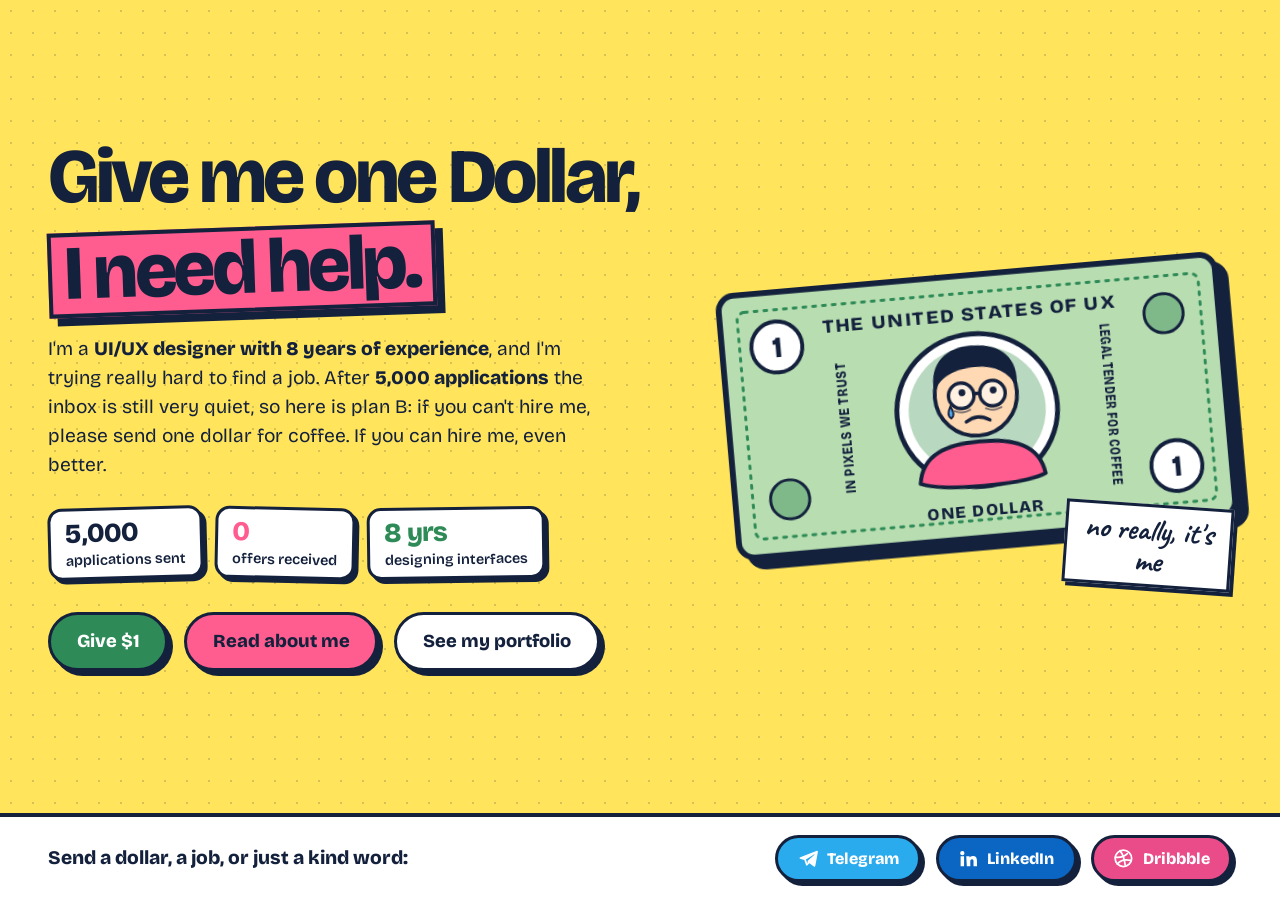
==== commit 9a38179a: "Add files via upload" ====
--- a/index.html
+++ b/index.html
@@ -13,301 +13,7 @@
 <link rel="preconnect" href="https://fonts.googleapis.com">
 <link rel="preconnect" href="https://fonts.gstatic.com" crossorigin>
 <link href="https://fonts.googleapis.com/css2?family=Bricolage+Grotesque:opsz,wght@12..96,400;12..96,600;12..96,800&family=Caveat:wght@700&display=swap" rel="stylesheet">
-<style>
-  :root {
-    --bg: #FFE45C;
-    --ink: #14213D;
-    --card: #FFFFFF;
-    --pink: #FF5D8F;
-    --green: #2E8B57;
-    --bill: #B7DDB0;
-    --bill-dark: #7FB98A;
-    --skin: #FFD9B3;
-    --on-pink: #14213D;
-    --on-green: #FFFFFF;
-    box-sizing: border-box;
-    padding-top: env(safe-area-inset-top, 0px);
-    padding-bottom: env(safe-area-inset-bottom, 0px);
-  }
-  @media (prefers-color-scheme: dark) {
-    :root:not([data-theme="light"]) {
-      --bg: #14213D;
-      --ink: #FFE45C;
-      --card: #1E2F55;
-      --green: #6FD39A;
-      --on-pink: #14213D;
-      --on-green: #14213D;
-    }
-  }
-  :root[data-theme="dark"] {
-    --bg: #14213D;
-    --ink: #FFE45C;
-    --card: #1E2F55;
-    --green: #6FD39A;
-    --on-pink: #14213D;
-    --on-green: #14213D;
-  }
-
-  html { scroll-padding-top: env(safe-area-inset-top, 0px); min-height: 100%; }
-  *, *::before, *::after { box-sizing: border-box; }
-  body {
-    margin: 0;
-    background: var(--bg);
-    color: var(--ink);
-    font-family: "Bricolage Grotesque", "Helvetica Neue", Arial, sans-serif;
-    font-size: 1.125rem;
-    line-height: 1.5;
-    display: grid;
-    grid-template-rows: 1fr auto;
-    min-height: 100svh;
-    overflow-x: hidden;
-  }
-  body::before {
-    content: "";
-    position: fixed; inset: 0;
-    background-image: radial-gradient(color-mix(in srgb, var(--ink) 18%, transparent) 1.2px, transparent 1.4px);
-    background-size: 22px 22px;
-    pointer-events: none;
-    z-index: 0;
-  }
-
-  main {
-    position: relative; z-index: 1;
-    display: grid;
-    grid-template-columns: minmax(0, 1.1fr) minmax(0, 0.9fr);
-    align-items: center;
-    gap: clamp(1.5rem, 4vw, 4rem);
-    width: 100%;
-    max-width: 1320px;
-    margin: 0 auto;
-    padding: clamp(1.25rem, 3vw, 2.5rem) clamp(1.25rem, 4vw, 3rem);
-  }
-
-  h1 {
-    margin: 0 0 1.5rem;
-    font-weight: 800;
-    font-size: clamp(2.9rem, 8.4vw, 7.6rem);
-    line-height: 0.92;
-    letter-spacing: -0.045em;
-    text-wrap: balance;
-  }
-  h1 .line { display: block; }
-  h1 .help {
-    display: inline-block;
-    background: var(--pink);
-    color: var(--on-pink);
-    padding: 0.02em 0.16em 0.06em;
-    border: 4px solid var(--ink);
-    box-shadow: 8px 8px 0 var(--ink);
-    transform: rotate(-2deg);
-    margin-top: 0.18em;
-  }
-
-  .lede {
-    max-width: 34rem;
-    margin: 0 0 1.75rem;
-    font-size: clamp(1.05rem, 1.5vw, 1.3rem);
-  }
-  .lede strong { font-weight: 800; }
-
-  .stats {
-    display: flex; flex-wrap: wrap; gap: 0.75rem;
-    margin: 0 0 2rem; padding: 0; list-style: none;
-  }
-  .stats li {
-    background: var(--card);
-    border: 3px solid var(--ink);
-    border-radius: 14px;
-    padding: 0.45rem 0.9rem;
-    line-height: 1.15;
-    box-shadow: 4px 4px 0 var(--ink);
-  }
-  .stats b { display: block; font-size: 1.7rem; font-weight: 800; letter-spacing: -0.03em; }
-  .stats span { font-size: 0.9rem; font-weight: 600; }
-  .stats li:nth-child(2) b { color: var(--pink); }
-  .stats li:nth-child(3) b { color: var(--green); }
-  .stats li:nth-child(1) { transform: rotate(-1.5deg); }
-  .stats li:nth-child(2) { transform: rotate(1.2deg); }
-  .stats li:nth-child(3) { transform: rotate(-0.8deg); }
-
-  .actions { display: flex; flex-wrap: wrap; gap: 1rem; align-items: center; }
-
-  /* buttons */
-  .btn {
-    font: inherit; font-weight: 800; font-size: 1.15rem;
-    color: var(--ink);
-    text-decoration: none;
-    cursor: pointer;
-    border: 3px solid var(--ink);
-    border-radius: 999px;
-    padding: 0.8rem 1.6rem;
-    box-shadow: 5px 5px 0 var(--ink);
-    transition: transform .12s ease, box-shadow .12s ease;
-    display: inline-flex; align-items: center; justify-content: center; gap: .55rem;
-    background: var(--card);
-  }
-  .btn:hover { transform: translate(-2px, -2px); box-shadow: 7px 7px 0 var(--ink); }
-  .btn:active { transform: translate(4px, 4px); box-shadow: 1px 1px 0 var(--ink); }
-  .btn:focus-visible, .copy:focus-visible, .close:focus-visible {
-    outline: 4px solid var(--pink); outline-offset: 3px;
-  }
-  .btn svg { width: 1.3em; height: 1.3em; flex: none; }
-  .btn-primary { background: var(--green); color: var(--on-green); }
-  .btn-tg { background: #2AABEE; color: #fff; }
-  .btn-in { background: #0A66C2; color: #fff; }
-  .btn-dr { background: #EA4C89; color: #fff; }
-  .btn-pay { background: #FFC439; color: #14213D; }
-
-  /* the bill */
-  .stage { position: relative; display: grid; place-items: center; padding: 1rem 0; }
-  .bill {
-    width: 100%; max-width: 560px; height: auto;
-    transform: rotate(-5deg);
-    filter: drop-shadow(10px 10px 0 var(--ink));
-    animation: drop-in .9s cubic-bezier(.2,.9,.3,1.25) both;
-  }
-  @keyframes drop-in {
-    from { transform: translateY(-120%) rotate(14deg); opacity: 0; }
-    to   { transform: translateY(0) rotate(-5deg); opacity: 1; }
-  }
-  .note {
-    position: absolute;
-    right: 2%; bottom: -2%;
-    font-family: "Caveat", "Comic Sans MS", cursive;
-    font-size: clamp(1.4rem, 2.4vw, 2rem);
-    font-weight: 700;
-    line-height: 1;
-    background: var(--card);
-    border: 3px solid var(--ink);
-    padding: .5rem .8rem;
-    transform: rotate(4deg);
-    box-shadow: 4px 4px 0 var(--ink);
-    max-width: 12ch;
-    text-align: center;
-  }
-
-  /* contacts footer */
-  .contact {
-    position: relative; z-index: 1;
-    border-top: 4px solid var(--ink);
-    background: var(--card);
-    padding: 1.1rem clamp(1.25rem, 4vw, 3rem);
-  }
-  .contact-inner {
-    max-width: 1320px; margin: 0 auto;
-    display: flex; flex-wrap: wrap; gap: .9rem 1.5rem;
-    align-items: center; justify-content: space-between;
-  }
-  .contact p { margin: 0; font-weight: 800; font-size: 1.2rem; }
-  .contact ul { display: flex; flex-wrap: wrap; gap: .9rem; margin: 0; padding: 0; list-style: none; }
-  .contact .btn { font-size: 1rem; padding: .55rem 1.2rem; box-shadow: 4px 4px 0 var(--ink); }
-
-  /* modal */
-  dialog {
-    width: min(94vw, 600px);
-    max-height: 92svh;
-    overflow: auto;
-    margin: auto;
-    padding: 0;
-    color: var(--ink);
-    background: var(--bg);
-    border: 4px solid var(--ink);
-    border-radius: 22px;
-    box-shadow: 10px 10px 0 var(--ink);
-  }
-  dialog[open] { animation: pop .25s cubic-bezier(.2,.9,.3,1.3); }
-  @keyframes pop { from { transform: scale(.92) rotate(-1.5deg); opacity: 0; } to { transform: none; opacity: 1; } }
-  dialog::backdrop { background: rgba(20, 33, 61, .72); }
-  .modal-body { padding: clamp(1.1rem, 3vw, 1.75rem); position: relative; }
-  .close {
-    position: absolute; top: .9rem; right: .9rem;
-    width: 2.6rem; height: 2.6rem;
-    border: 3px solid var(--ink); border-radius: 50%;
-    background: var(--card); color: var(--ink);
-    cursor: pointer; display: grid; place-items: center;
-    box-shadow: 3px 3px 0 var(--ink);
-  }
-  .close svg { width: 1.1rem; height: 1.1rem; }
-  .modal-body h2 {
-    margin: 0 3rem .35rem 0;
-    font-size: clamp(1.8rem, 5vw, 2.5rem);
-    line-height: 1;
-    letter-spacing: -0.035em;
-    font-weight: 800;
-  }
-  .modal-body .sub { margin: 0 0 1.25rem; font-size: 1.05rem; }
-  .modal-body h3 { margin: 0 0 .6rem; font-size: 1rem; font-weight: 800; }
-
-  .method {
-    background: var(--card);
-    border: 3px solid var(--ink);
-    border-radius: 16px;
-    padding: .9rem 1rem 1rem;
-    margin-bottom: 1rem;
-    box-shadow: 4px 4px 0 var(--ink);
-  }
-  .method-head { display: flex; align-items: center; gap: .6rem; margin-bottom: .6rem; }
-  .method-head h3 { margin: 0; }
-  .badge {
-    font-size: .8rem; font-weight: 800;
-    background: var(--green); color: var(--on-green);
-    border: 2.5px solid var(--ink);
-    border-radius: 999px; padding: .1rem .65rem;
-  }
-  .badge.pp { background: #FFC439; color: #14213D; }
-  .field {
-    display: flex; gap: .6rem; align-items: stretch; flex-wrap: wrap;
-  }
-  .value {
-    flex: 1 1 14rem; min-width: 0;
-    font-family: ui-monospace, "SFMono-Regular", Menlo, Consolas, monospace;
-    font-size: .95rem; font-weight: 700;
-    background: var(--bg);
-    border: 2.5px dashed var(--ink);
-    border-radius: 10px;
-    padding: .55rem .7rem;
-    word-break: break-all;
-    user-select: all;
-  }
-  .copy {
-    font: inherit; font-weight: 800; font-size: .95rem;
-    color: var(--on-pink); background: var(--pink);
-    border: 3px solid var(--ink); border-radius: 10px;
-    padding: .4rem .95rem; cursor: pointer;
-    display: inline-flex; align-items: center; gap: .4rem;
-    box-shadow: 3px 3px 0 var(--ink);
-    transition: transform .1s ease, box-shadow .1s ease;
-    min-width: 6.5rem; justify-content: center;
-  }
-  .copy:active { transform: translate(2px, 2px); box-shadow: 1px 1px 0 var(--ink); }
-  .copy svg { width: 1.05rem; height: 1.05rem; }
-  .copy.done { background: var(--green); color: var(--on-green); }
-  .warn { margin: .6rem 0 0; font-size: .9rem; font-weight: 600; }
-
-  .write { display: flex; flex-wrap: wrap; gap: .8rem; margin-top: .25rem; }
-  .write .btn { font-size: 1rem; padding: .6rem 1.2rem; box-shadow: 4px 4px 0 var(--ink); }
-
-  /* money rain */
-  .rain {
-    position: fixed; top: -3rem; z-index: 1000;
-    font-size: 2rem; pointer-events: none;
-    animation: fall linear forwards;
-  }
-  @keyframes fall { to { transform: translateY(110vh) rotate(var(--r, 240deg)); } }
-
-  @media (max-width: 860px) {
-    main { grid-template-columns: 1fr; padding-top: 1.5rem; }
-    .stage { order: -1; }
-    .bill { max-width: 380px; }
-    .note { right: 4%; bottom: 0; }
-    .contact-inner { flex-direction: column; align-items: flex-start; }
-  }
-  @media (prefers-reduced-motion: reduce) {
-    .bill, dialog[open] { animation: none; }
-    .rain { display: none; }
-    .btn, .copy { transition: none; }
-  }
-</style>
+<link rel="stylesheet" href="style.css">
 </head>
 <body>
 
@@ -332,6 +38,7 @@
 
     <div class="actions">
       <button class="btn btn-primary" id="give" type="button" aria-haspopup="dialog">Give $1</button>
+      <a class="btn btn-pink" href="about.html">Read about me</a>
       <a class="btn" href="https://dribbble.com/kimmmy" target="_blank" rel="noopener">See my portfolio</a>
     </div>
   </section>
@@ -348,7 +55,7 @@
       <circle cx="458" cy="62" r="20" fill="var(--bill-dark)" stroke="var(--ink)" stroke-width="3"/>
       <circle cx="62" cy="218" r="20" fill="var(--bill-dark)" stroke="var(--ink)" stroke-width="3"/>
 
-      <text x="260" y="52" text-anchor="middle" font-family="Bricolage Grotesque, Arial, sans-serif" font-weight="800" font-size="19" letter-spacing="1.5" fill="var(--ink)">THE UNITED STATES OF UX</text>
+      <text x="110" y="52" textLength="300" lengthAdjust="spacingAndGlyphs" font-family="Bricolage Grotesque, Arial, sans-serif" font-weight="800" font-size="19" letter-spacing="1.5" fill="var(--ink)">THE UNITED STATES OF UX</text>
 
       <ellipse cx="260" cy="144" rx="82" ry="78" fill="var(--card)" stroke="var(--ink)" stroke-width="5"/>
       <ellipse cx="260" cy="144" rx="70" ry="66" fill="var(--bill-dark)" opacity=".55"/>
@@ -365,9 +72,9 @@
       <path d="M248 155 Q260 147 272 155" stroke="var(--ink)" stroke-width="3.5" fill="none" stroke-linecap="round"/>
       <path d="M233 138 q-5 9 0 12 q5 -3 0 -12z" fill="#5AB8FF" stroke="var(--ink)" stroke-width="2"/>
 
-      <text x="130" y="150" text-anchor="middle" font-family="Bricolage Grotesque, Arial, sans-serif" font-weight="800" font-size="15" fill="var(--ink)" transform="rotate(-90 130 150)" letter-spacing="1">IN PIXELS WE TRUST</text>
-      <text x="392" y="150" text-anchor="middle" font-family="Bricolage Grotesque, Arial, sans-serif" font-weight="800" font-size="15" fill="var(--ink)" transform="rotate(90 392 150)" letter-spacing="1">LEGAL TENDER FOR COFFEE</text>
-      <text x="260" y="252" text-anchor="middle" font-family="Bricolage Grotesque, Arial, sans-serif" font-weight="800" font-size="17" letter-spacing="1.5" fill="var(--ink)">ONE DOLLAR</text>
+      <text x="130" y="150" text-anchor="middle" textLength="135" lengthAdjust="spacingAndGlyphs" font-family="Bricolage Grotesque, Arial, sans-serif" font-weight="800" font-size="15" fill="var(--ink)" transform="rotate(-90 130 150)" letter-spacing="1">IN PIXELS WE TRUST</text>
+      <text x="392" y="150" text-anchor="middle" textLength="165" lengthAdjust="spacingAndGlyphs" font-family="Bricolage Grotesque, Arial, sans-serif" font-weight="800" font-size="15" fill="var(--ink)" transform="rotate(90 392 150)" letter-spacing="1">LEGAL TENDER FOR COFFEE</text>
+      <text x="200" y="252" textLength="120" lengthAdjust="spacingAndGlyphs" font-family="Bricolage Grotesque, Arial, sans-serif" font-weight="800" font-size="17" letter-spacing="1.5" fill="var(--ink)">ONE DOLLAR</text>
     </svg>
     <div class="note">no really, it's me</div>
   </div>
@@ -478,6 +185,7 @@
     rain();
   });
   closeBtn.addEventListener('click', function () { dlg.close(); });
+  if (location.hash === '#donate') { window.addEventListener('load', function () { if (typeof dlg.showModal === 'function' && !dlg.open) dlg.showModal(); }); }
   dlg.addEventListener('click', function (e) { if (e.target === dlg) dlg.close(); });
 
   function fallbackCopy(text) {
--- a/style.css
+++ b/style.css
@@ -0,0 +1,397 @@
+  :root {
+    --bg: #FFE45C;
+    --ink: #14213D;
+    --card: #FFFFFF;
+    --pink: #FF5D8F;
+    --green: #2E8B57;
+    --bill: #B7DDB0;
+    --bill-dark: #7FB98A;
+    --skin: #FFD9B3;
+    --on-pink: #14213D;
+    --on-green: #FFFFFF;
+    box-sizing: border-box;
+    padding-top: env(safe-area-inset-top, 0px);
+    padding-bottom: env(safe-area-inset-bottom, 0px);
+  }
+  @media (prefers-color-scheme: dark) {
+    :root:not([data-theme="light"]) {
+      --bg: #14213D;
+      --ink: #FFE45C;
+      --card: #1E2F55;
+      --green: #6FD39A;
+      --on-pink: #14213D;
+      --on-green: #14213D;
+    }
+  }
+  :root[data-theme="dark"] {
+    --bg: #14213D;
+    --ink: #FFE45C;
+    --card: #1E2F55;
+    --green: #6FD39A;
+    --on-pink: #14213D;
+    --on-green: #14213D;
+  }
+
+  html { scroll-padding-top: env(safe-area-inset-top, 0px); min-height: 100%; }
+  *, *::before, *::after { box-sizing: border-box; }
+  body {
+    margin: 0;
+    background: var(--bg);
+    color: var(--ink);
+    font-family: "Bricolage Grotesque", "Helvetica Neue", Arial, sans-serif;
+    font-size: 1.125rem;
+    line-height: 1.5;
+    display: grid;
+    grid-template-rows: 1fr auto;
+    min-height: 100svh;
+    overflow-x: hidden;
+  }
+  body::before {
+    content: "";
+    position: fixed; inset: 0;
+    background-image: radial-gradient(color-mix(in srgb, var(--ink) 18%, transparent) 1.2px, transparent 1.4px);
+    background-size: 22px 22px;
+    pointer-events: none;
+    z-index: 0;
+  }
+
+  main {
+    position: relative; z-index: 1;
+    display: grid;
+    grid-template-columns: minmax(0, 1.1fr) minmax(0, 0.9fr);
+    align-items: center;
+    gap: clamp(1.5rem, 4vw, 4rem);
+    width: 100%;
+    max-width: 1320px;
+    margin: 0 auto;
+    padding: clamp(1.25rem, 3vw, 2.5rem) clamp(1.25rem, 4vw, 3rem);
+  }
+
+  h1 {
+    margin: 0 0 1.5rem;
+    font-weight: 800;
+    font-size: clamp(2.6rem, 6vw, 5.6rem);
+    line-height: 0.92;
+    letter-spacing: -0.045em;
+    text-wrap: balance;
+  }
+  h1 .line { display: block; }
+  h1 .help {
+    display: inline-block;
+    background: var(--pink);
+    color: var(--on-pink);
+    padding: 0.02em 0.16em 0.06em;
+    border: 4px solid var(--ink);
+    box-shadow: 8px 8px 0 var(--ink);
+    transform: rotate(-2deg);
+    margin-top: 0.18em;
+    white-space: nowrap;
+  }
+
+  .lede {
+    max-width: 34rem;
+    margin: 0 0 1.75rem;
+    font-size: clamp(1.05rem, 1.5vw, 1.3rem);
+  }
+  .lede strong { font-weight: 800; }
+
+  .stats {
+    display: flex; flex-wrap: wrap; gap: 0.75rem;
+    margin: 0 0 2rem; padding: 0; list-style: none;
+  }
+  .stats li {
+    background: var(--card);
+    border: 3px solid var(--ink);
+    border-radius: 14px;
+    padding: 0.45rem 0.9rem;
+    line-height: 1.15;
+    box-shadow: 4px 4px 0 var(--ink);
+  }
+  .stats b { display: block; font-size: 1.7rem; font-weight: 800; letter-spacing: -0.03em; }
+  .stats span { font-size: 0.9rem; font-weight: 600; }
+  .stats li:nth-child(2) b { color: var(--pink); }
+  .stats li:nth-child(3) b { color: var(--green); }
+  .stats li:nth-child(1) { transform: rotate(-1.5deg); }
+  .stats li:nth-child(2) { transform: rotate(1.2deg); }
+  .stats li:nth-child(3) { transform: rotate(-0.8deg); }
+
+  .actions { display: flex; flex-wrap: wrap; gap: 1rem; align-items: center; }
+
+  /* buttons */
+  .btn {
+    font: inherit; font-weight: 800; font-size: 1.15rem;
+    color: var(--ink);
+    text-decoration: none;
+    cursor: pointer;
+    border: 3px solid var(--ink);
+    border-radius: 999px;
+    padding: 0.8rem 1.6rem;
+    box-shadow: 5px 5px 0 var(--ink);
+    transition: transform .12s ease, box-shadow .12s ease;
+    display: inline-flex; align-items: center; justify-content: center; gap: .55rem;
+    background: var(--card);
+  }
+  .btn:hover { transform: translate(-2px, -2px); box-shadow: 7px 7px 0 var(--ink); }
+  .btn:active { transform: translate(4px, 4px); box-shadow: 1px 1px 0 var(--ink); }
+  .btn:focus-visible, .copy:focus-visible, .close:focus-visible {
+    outline: 4px solid var(--pink); outline-offset: 3px;
+  }
+  .btn svg { width: 1.3em; height: 1.3em; flex: none; }
+  .btn-primary { background: var(--green); color: var(--on-green); }
+  .btn-tg { background: #2AABEE; color: #fff; }
+  .btn-in { background: #0A66C2; color: #fff; }
+  .btn-dr { background: #EA4C89; color: #fff; }
+  .btn-pay { background: #FFC439; color: #14213D; }
+  .btn-pink { background: var(--pink); color: var(--on-pink); }
+
+  /* the bill */
+  .stage { position: relative; display: grid; place-items: center; padding: 1rem 0; }
+  .bill {
+    width: 100%; max-width: 560px; height: auto;
+    transform: rotate(-5deg);
+    filter: drop-shadow(10px 10px 0 var(--ink));
+    animation: drop-in .9s cubic-bezier(.2,.9,.3,1.25) both;
+  }
+  @keyframes drop-in {
+    from { transform: translateY(-120%) rotate(14deg); opacity: 0; }
+    to   { transform: translateY(0) rotate(-5deg); opacity: 1; }
+  }
+  .note {
+    position: absolute;
+    right: 0; bottom: -9%;
+    font-family: "Caveat", "Comic Sans MS", cursive;
+    font-size: clamp(1.4rem, 2.4vw, 2rem);
+    font-weight: 700;
+    line-height: 1;
+    background: var(--card);
+    border: 3px solid var(--ink);
+    padding: .5rem .8rem;
+    transform: rotate(4deg);
+    box-shadow: 4px 4px 0 var(--ink);
+    max-width: 12ch;
+    text-align: center;
+  }
+
+  /* contacts footer */
+  .contact {
+    position: relative; z-index: 1;
+    border-top: 4px solid var(--ink);
+    background: var(--card);
+    padding: 1.1rem clamp(1.25rem, 4vw, 3rem);
+  }
+  .contact-inner {
+    max-width: 1320px; margin: 0 auto;
+    display: flex; flex-wrap: wrap; gap: .9rem 1.5rem;
+    align-items: center; justify-content: space-between;
+  }
+  .contact p { margin: 0; font-weight: 800; font-size: 1.2rem; }
+  .contact ul { display: flex; flex-wrap: wrap; gap: .9rem; margin: 0; padding: 0; list-style: none; }
+  .contact .btn { font-size: 1rem; padding: .55rem 1.2rem; box-shadow: 4px 4px 0 var(--ink); }
+
+  /* modal */
+  dialog {
+    width: min(94vw, 600px);
+    max-height: 92svh;
+    overflow: auto;
+    margin: auto;
+    padding: 0;
+    color: var(--ink);
+    background: var(--bg);
+    border: 4px solid var(--ink);
+    border-radius: 22px;
+    box-shadow: 10px 10px 0 var(--ink);
+  }
+  dialog[open] { animation: pop .25s cubic-bezier(.2,.9,.3,1.3); }
+  @keyframes pop { from { transform: scale(.92) rotate(-1.5deg); opacity: 0; } to { transform: none; opacity: 1; } }
+  dialog::backdrop { background: rgba(20, 33, 61, .72); }
+  .modal-body { padding: clamp(1.1rem, 3vw, 1.75rem); position: relative; }
+  .close {
+    position: absolute; top: .9rem; right: .9rem;
+    width: 2.6rem; height: 2.6rem;
+    border: 3px solid var(--ink); border-radius: 50%;
+    background: var(--card); color: var(--ink);
+    cursor: pointer; display: grid; place-items: center;
+    box-shadow: 3px 3px 0 var(--ink);
+  }
+  .close svg { width: 1.1rem; height: 1.1rem; }
+  .modal-body h2 {
+    margin: 0 3rem .35rem 0;
+    font-size: clamp(1.8rem, 5vw, 2.5rem);
+    line-height: 1;
+    letter-spacing: -0.035em;
+    font-weight: 800;
+  }
+  .modal-body .sub { margin: 0 0 1.25rem; font-size: 1.05rem; }
+  .modal-body h3 { margin: 0 0 .6rem; font-size: 1rem; font-weight: 800; }
+
+  .method {
+    background: var(--card);
+    border: 3px solid var(--ink);
+    border-radius: 16px;
+    padding: .9rem 1rem 1rem;
+    margin-bottom: 1rem;
+    box-shadow: 4px 4px 0 var(--ink);
+  }
+  .method-head { display: flex; align-items: center; gap: .6rem; margin-bottom: .6rem; }
+  .method-head h3 { margin: 0; }
+  .badge {
+    font-size: .8rem; font-weight: 800;
+    background: var(--green); color: var(--on-green);
+    border: 2.5px solid var(--ink);
+    border-radius: 999px; padding: .1rem .65rem;
+  }
+  .badge.pp { background: #FFC439; color: #14213D; }
+  .field {
+    display: flex; gap: .6rem; align-items: stretch; flex-wrap: wrap;
+  }
+  .value {
+    flex: 1 1 14rem; min-width: 0;
+    font-family: ui-monospace, "SFMono-Regular", Menlo, Consolas, monospace;
+    font-size: .95rem; font-weight: 700;
+    background: var(--bg);
+    border: 2.5px dashed var(--ink);
+    border-radius: 10px;
+    padding: .55rem .7rem;
+    word-break: break-all;
+    user-select: all;
+  }
+  .copy {
+    font: inherit; font-weight: 800; font-size: .95rem;
+    color: var(--on-pink); background: var(--pink);
+    border: 3px solid var(--ink); border-radius: 10px;
+    padding: .4rem .95rem; cursor: pointer;
+    display: inline-flex; align-items: center; gap: .4rem;
+    box-shadow: 3px 3px 0 var(--ink);
+    transition: transform .1s ease, box-shadow .1s ease;
+    min-width: 6.5rem; justify-content: center;
+  }
+  .copy:active { transform: translate(2px, 2px); box-shadow: 1px 1px 0 var(--ink); }
+  .copy svg { width: 1.05rem; height: 1.05rem; }
+  .copy.done { background: var(--green); color: var(--on-green); }
+  .warn { margin: .6rem 0 0; font-size: .9rem; font-weight: 600; }
+
+  .write { display: flex; flex-wrap: wrap; gap: .8rem; margin-top: .25rem; }
+  .write .btn { font-size: 1rem; padding: .6rem 1.2rem; box-shadow: 4px 4px 0 var(--ink); }
+
+  /* money rain */
+  .rain {
+    position: fixed; top: -3rem; z-index: 1000;
+    font-size: 2rem; pointer-events: none;
+    animation: fall linear forwards;
+  }
+  @keyframes fall { to { transform: translateY(110vh) rotate(var(--r, 240deg)); } }
+
+  @media (max-width: 860px) {
+    main { grid-template-columns: 1fr; padding-top: 1.5rem; }
+    .stage { order: -1; }
+    .bill { max-width: 380px; }
+    .note { right: 4%; bottom: 0; }
+    .contact-inner { flex-direction: column; align-items: flex-start; }
+  }
+  @media (prefers-reduced-motion: reduce) {
+    .bill, dialog[open] { animation: none; }
+    .rain { display: none; }
+    .btn, .copy { transition: none; }
+  }
+
+/* ---------- About page ---------- */
+body.about { display: block; }
+.topbar {
+  position: relative; z-index: 1;
+  max-width: 1320px; margin: 0 auto;
+  padding: 1.1rem clamp(1.25rem, 4vw, 3rem) 0;
+  display: flex; justify-content: space-between; align-items: center; flex-wrap: wrap; gap: .8rem;
+}
+.btn-sm { font-size: 1rem; padding: .55rem 1.2rem; box-shadow: 4px 4px 0 var(--ink); }
+.btn-sm:hover { box-shadow: 6px 6px 0 var(--ink); }
+.about h1 { font-size: clamp(3.4rem, 11vw, 9rem); margin-bottom: 1.1rem; }
+.role {
+  display: inline-block;
+  margin: 0 0 1.5rem;
+  background: var(--pink); color: var(--on-pink);
+  border: 3px solid var(--ink);
+  border-radius: 12px;
+  padding: .35rem .9rem;
+  font-weight: 800; font-size: clamp(1rem, 1.8vw, 1.35rem);
+  box-shadow: 5px 5px 0 var(--ink);
+  transform: rotate(-1.5deg);
+}
+.about .lede { max-width: 38rem; }
+.avatar-wrap { position: relative; display: grid; place-items: center; padding: 1rem 0; }
+.avatar {
+  width: 100%; max-width: 440px; height: auto;
+  transform: rotate(3deg);
+  filter: drop-shadow(10px 10px 0 var(--ink));
+}
+.avatar-wrap .note { right: 6%; bottom: 0; max-width: 15ch; transform: rotate(-4deg); }
+
+.details {
+  position: relative; z-index: 1;
+  max-width: 1320px; margin: 0 auto;
+  padding: 1rem clamp(1.25rem, 4vw, 3rem) clamp(2.5rem, 6vw, 4.5rem);
+  display: grid; gap: clamp(2rem, 4vw, 3rem);
+}
+.story { display: grid; grid-template-columns: 1fr 1fr; gap: clamp(1.25rem, 3vw, 2.5rem); }
+.story p { margin: 0; font-size: clamp(1.05rem, 1.5vw, 1.25rem); max-width: 40rem; }
+.details h2 {
+  margin: 0 0 1.1rem;
+  font-size: clamp(2rem, 4.5vw, 3.2rem);
+  line-height: 1; letter-spacing: -0.04em; font-weight: 800;
+}
+.skills { display: grid; grid-template-columns: repeat(auto-fit, minmax(min(100%, 300px), 1fr)); gap: 1.5rem; }
+.group {
+  background: var(--card);
+  border: 3px solid var(--ink);
+  border-radius: 18px;
+  padding: 1.1rem 1.2rem 1.3rem;
+  box-shadow: 6px 6px 0 var(--ink);
+}
+.group h3 { margin: 0 0 .85rem; font-size: 1.35rem; font-weight: 800; letter-spacing: -0.02em; }
+.chips { display: flex; flex-wrap: wrap; gap: .5rem; list-style: none; margin: 0; padding: 0; }
+.chips li {
+  border: 2.5px solid var(--ink); border-radius: 999px;
+  padding: .2rem .85rem;
+  font-weight: 600; font-size: .98rem; line-height: 1.35;
+  background: var(--bg);
+}
+.chips li:nth-child(3n+2) { background: color-mix(in srgb, var(--pink) 45%, var(--card)); }
+.chips li:nth-child(3n+3) { background: color-mix(in srgb, var(--green) 40%, var(--card)); }
+
+.extras { display: grid; grid-template-columns: minmax(0, 14rem) minmax(0, 1fr); margin: 0; border-top: 4px solid var(--ink); }
+.extras dt, .extras dd { margin: 0; padding: .9rem 0; border-bottom: 2.5px solid var(--ink); }
+.extras dt { font-weight: 800; }
+.extras a { color: var(--ink); font-weight: 800; text-decoration-thickness: 3px; text-underline-offset: 4px; }
+.extras a:hover { color: var(--pink); }
+.extras a:focus-visible { outline: 4px solid var(--pink); outline-offset: 3px; }
+
+.cta {
+  position: relative; z-index: 1;
+  background: var(--pink); color: var(--on-pink);
+  border-top: 4px solid var(--ink);
+  padding: clamp(2rem, 5vw, 4rem) clamp(1.25rem, 4vw, 3rem);
+}
+.cta-inner { max-width: 1320px; margin: 0 auto; }
+.cta h2 {
+  margin: 0 0 1.5rem;
+  font-size: clamp(2.2rem, 6.5vw, 5rem);
+  line-height: .95; letter-spacing: -0.045em; font-weight: 800;
+  max-width: 16ch; text-wrap: balance;
+}
+.cta .actions .btn { box-shadow: 5px 5px 0 #14213D; border-color: #14213D; }
+.cta .btn-plain { background: #fff; color: #14213D; }
+.cta .btn:focus-visible { outline-color: #14213D; }
+
+@media (max-width: 860px) {
+  .story { grid-template-columns: 1fr; }
+  .avatar { max-width: 320px; }
+  .avatar-wrap .note { right: 4%; }
+  .extras { grid-template-columns: 1fr; }
+  .extras dt { border-bottom: 0; padding-bottom: 0; }
+}
+
+/* align full-width bands with the 1320px content column */
+.contact, .cta {
+  padding-left: max(clamp(1.25rem, 4vw, 3rem), calc((100% - 1320px) / 2 + clamp(1.25rem, 4vw, 3rem)));
+  padding-right: max(clamp(1.25rem, 4vw, 3rem), calc((100% - 1320px) / 2 + clamp(1.25rem, 4vw, 3rem)));
+}
+.contact-inner, .cta-inner { max-width: none; }
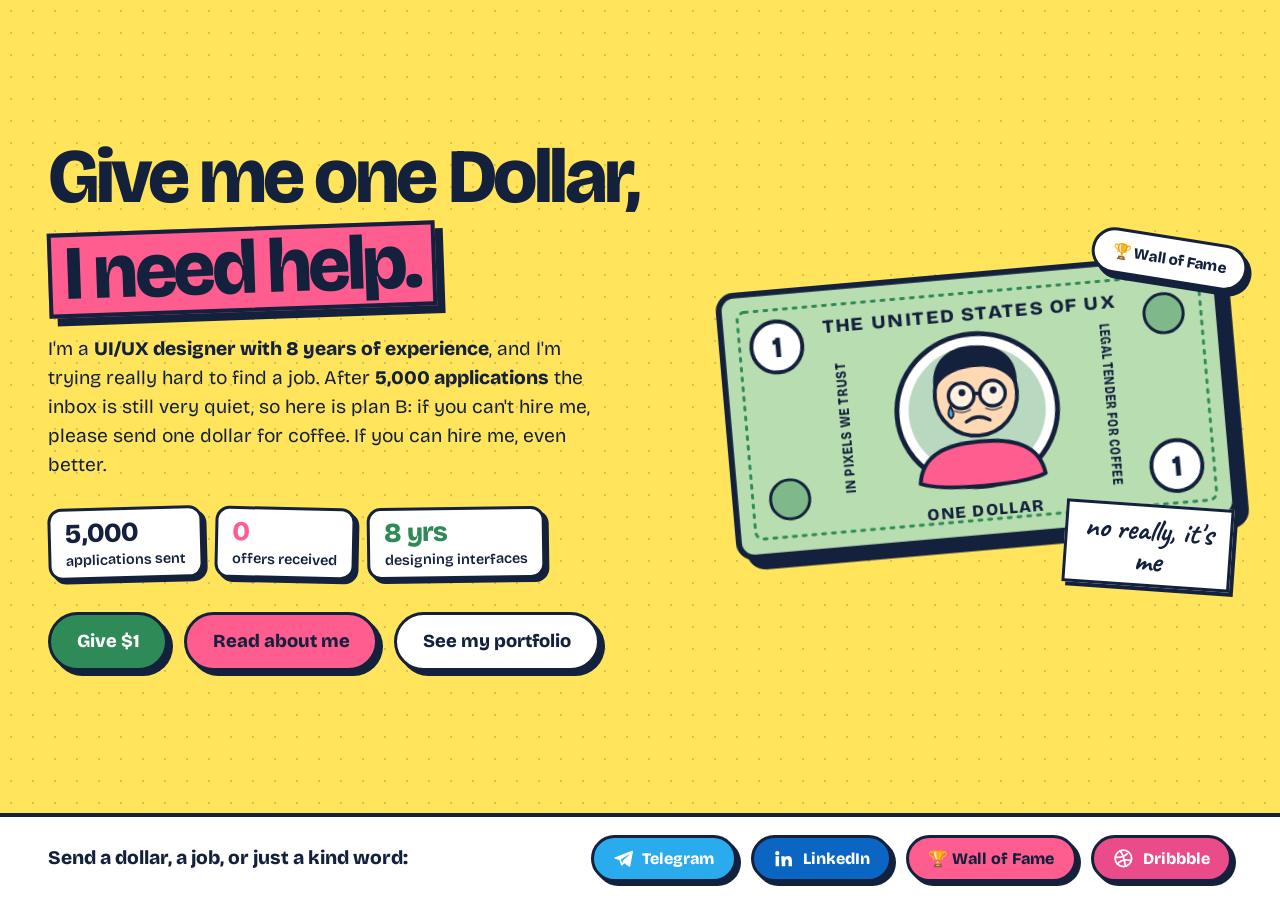
==== commit 7eff0904: "Add files via upload" ====
--- a/index.html
+++ b/index.html
@@ -43,7 +43,8 @@
     </div>
   </section>
 
-  <div class="stage">
+  <div class="stage" style="position:relative;">
+    <a class="wall-badge" href="donors.html">🏆 Wall of Fame</a>
     <svg class="bill" viewBox="0 0 520 280" role="img" aria-label="A one dollar bill with a tired but hopeful designer in the middle">
       <rect x="6" y="6" width="508" height="268" rx="16" fill="var(--bill)" stroke="var(--ink)" stroke-width="6"/>
       <rect x="24" y="24" width="472" height="232" rx="8" fill="none" stroke="var(--green)" stroke-width="3" stroke-dasharray="3 7" stroke-linecap="round"/>
@@ -95,6 +96,9 @@
           <svg viewBox="0 0 24 24" fill="currentColor" aria-hidden="true"><path d="M4.98 3.5a2.5 2.5 0 1 1 0 5 2.5 2.5 0 0 1 0-5zM3 9.5h4V21H3zM9.5 9.5h3.8v1.6h.06c.53-1 1.83-2 3.77-2 4 0 4.77 2.6 4.77 6V21h-4v-5.1c0-1.2 0-2.8-1.7-2.8s-2 1.3-2 2.7V21h-4z"/></svg>
           LinkedIn
         </a>
+      </li>
+      <li>
+        <a class="btn btn-pink" href="donors.html">🏆 Wall of Fame</a>
       </li>
       <li>
         <a class="btn btn-dr" href="https://dribbble.com/kimmmy" target="_blank" rel="noopener">
--- a/style.css
+++ b/style.css
@@ -395,3 +395,99 @@
   padding-right: max(clamp(1.25rem, 4vw, 3rem), calc((100% - 1320px) / 2 + clamp(1.25rem, 4vw, 3rem)));
 }
 .contact-inner, .cta-inner { max-width: none; }
+
+/* ---------- Wall of Fame page ---------- */
+.wall-hero {
+  position: relative; z-index: 1;
+  max-width: 1320px; margin: 0 auto;
+  padding: 1.4rem clamp(1.25rem, 4vw, 3rem) 0.5rem;
+}
+.wall-hero h1 {
+  font-size: clamp(2.6rem, 7vw, 5.6rem);
+  margin: 0 0 .9rem;
+  line-height: .95;
+}
+.wall-hero .lede { max-width: 42rem; margin: 0 0 1.5rem; }
+.raised {
+  display: inline-flex; align-items: baseline; gap: .6rem;
+  background: var(--card); border: 3px solid var(--ink); border-radius: 16px;
+  padding: .8rem 1.3rem; box-shadow: 6px 6px 0 var(--ink);
+  transform: rotate(-1deg);
+}
+.raised b { font-size: 2.2rem; font-weight: 800; color: var(--green); letter-spacing: -0.03em; }
+.raised span { font-weight: 600; font-size: 1rem; }
+
+.wall-grid {
+  position: relative; z-index: 1;
+  max-width: 1320px; margin: 0 auto;
+  padding: 1.5rem clamp(1.25rem, 4vw, 3rem) clamp(2.5rem, 6vw, 4rem);
+  display: grid;
+  grid-template-columns: repeat(auto-fill, minmax(min(100%, 280px), 1fr));
+  gap: 1.4rem;
+}
+.donor {
+  background: var(--card);
+  border: 3px solid var(--ink);
+  border-radius: 20px;
+  padding: 1.2rem 1.2rem 1.3rem;
+  box-shadow: 6px 6px 0 var(--ink);
+  display: flex; flex-direction: column; gap: .8rem;
+  transition: transform .15s ease, box-shadow .15s ease;
+}
+.donor:nth-child(3n+1) { transform: rotate(-1deg); }
+.donor:nth-child(3n+2) { transform: rotate(0.8deg); }
+.donor:nth-child(3n)   { transform: rotate(-0.5deg); }
+.donor:hover { transform: translate(-2px,-2px) rotate(0deg); box-shadow: 8px 8px 0 var(--ink); }
+.donor-top { display: flex; align-items: center; gap: .9rem; }
+.donor-avatar { width: 4.2rem; height: 4.2rem; flex: none; border-radius: 50%; border: 3px solid var(--ink); }
+.donor-who { min-width: 0; }
+.donor-name { margin: 0; font-weight: 800; font-size: 1.15rem; letter-spacing: -0.01em; }
+.donor-amount {
+  display: inline-block; margin-top: .2rem;
+  font-weight: 800; font-size: .95rem;
+  background: var(--green); color: var(--on-green);
+  border: 2.5px solid var(--ink); border-radius: 999px;
+  padding: .1rem .7rem;
+}
+.donor.big .donor-amount { background: var(--pink); color: var(--on-pink); }
+.donor-msg { margin: 0; font-size: 1rem; line-height: 1.45; }
+.donor.big {
+  grid-column: span 1;
+  background: color-mix(in srgb, var(--pink) 12%, var(--card));
+}
+.donor.big .donor-avatar { width: 5rem; height: 5rem; }
+.crown { font-size: 1.3rem; margin-right: .3rem; }
+
+.wall-cta {
+  position: relative; z-index: 1;
+  border-top: 4px solid var(--ink);
+  background: var(--card);
+  padding: clamp(1.75rem, 4vw, 3rem) clamp(1.25rem, 4vw, 3rem);
+  text-align: center;
+}
+.wall-cta h2 {
+  margin: 0 0 1.2rem; font-size: clamp(1.6rem, 4vw, 2.6rem);
+  letter-spacing: -0.03em; font-weight: 800;
+}
+.wall-cta .actions { justify-content: center; }
+
+/* fun sticker badge on the home page */
+.wall-badge {
+  position: absolute;
+  top: -1.1rem; right: -1rem;
+  display: inline-flex; align-items: center; gap: .4rem;
+  background: var(--card); color: var(--ink);
+  border: 3px solid var(--ink); border-radius: 999px;
+  padding: .55rem 1.1rem;
+  font-weight: 800; font-size: .95rem;
+  text-decoration: none;
+  box-shadow: 5px 5px 0 var(--ink);
+  transform: rotate(9deg);
+  transition: transform .15s ease, box-shadow .15s ease;
+  z-index: 3;
+}
+.wall-badge:hover { transform: rotate(0deg) scale(1.05); box-shadow: 7px 7px 0 var(--ink); }
+.wall-badge:focus-visible { outline: 4px solid var(--pink); outline-offset: 3px; }
+@media (max-width: 860px) {
+  .wall-badge { top: -.6rem; right: 4%; font-size: .85rem; padding: .45rem .9rem; }
+}
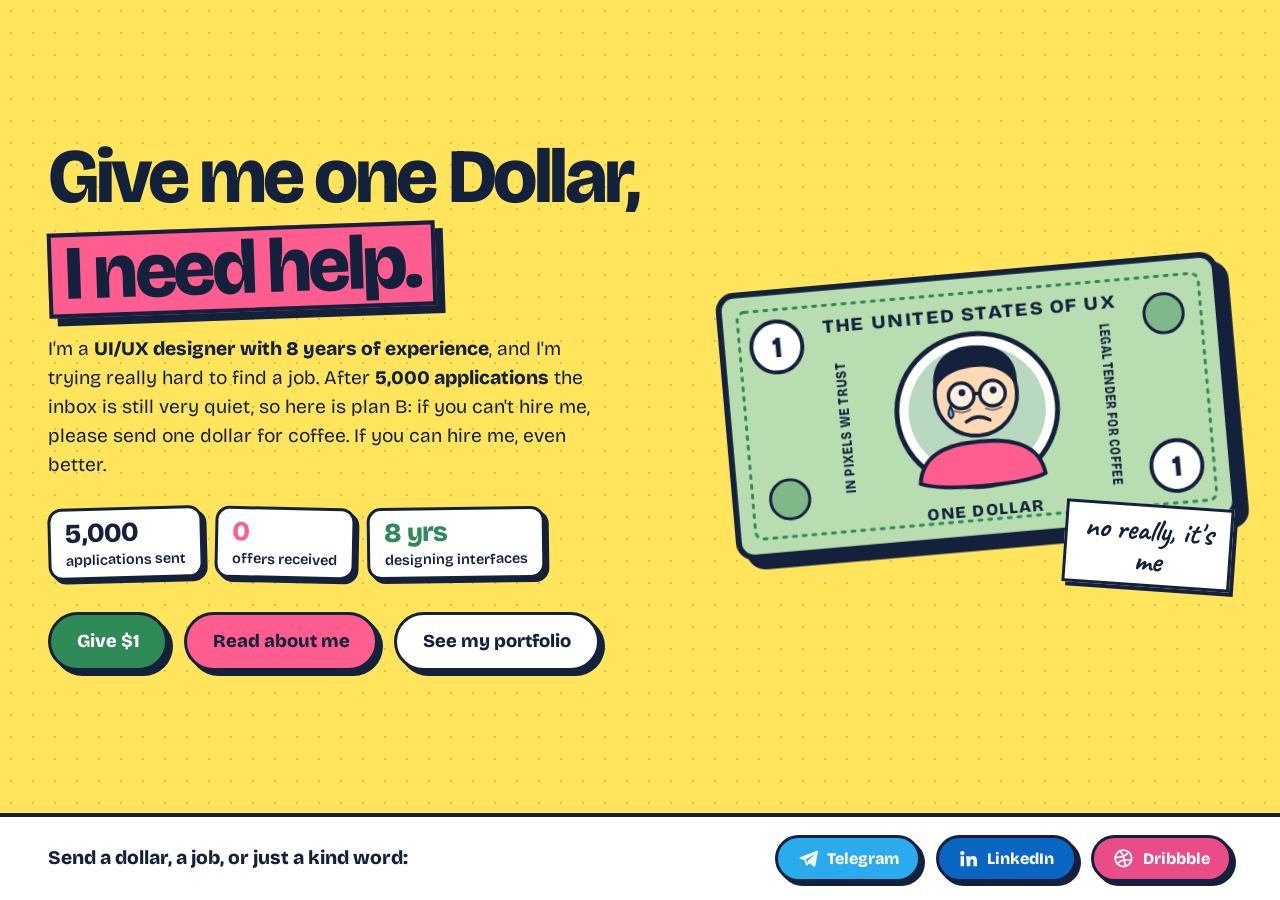
==== commit 3c755755: "Add files via upload" ====
--- a/index.html
+++ b/index.html
@@ -20,31 +20,30 @@
 <main>
   <section>
     <h1>
-      <span class="line">Give me one Dollar,</span>
-      <span class="help">I need help.</span>
+      <span class="line hero-fade-up">Give me one Dollar,</span>
+      <span class="help hero-fade delay-2">I need help.</span>
     </h1>
 
-    <p class="lede">
+    <p class="lede hero-fade-up delay-2">
       I'm a <strong>UI/UX designer with 8 years of experience</strong>, and I'm trying really hard to find a job.
       After <strong>5,000 applications</strong> the inbox is still very quiet, so here is plan B:
       if you can't hire me, please send one dollar for coffee. If you can hire me, even better.
     </p>
 
-    <ul class="stats" aria-label="Job search so far">
+    <ul class="stats hero-fade-up delay-3" aria-label="Job search so far">
       <li><b>5,000</b><span>applications sent</span></li>
       <li><b>0</b><span>offers received</span></li>
       <li><b>8 yrs</b><span>designing interfaces</span></li>
     </ul>
 
-    <div class="actions">
+    <div class="actions hero-fade-up delay-4">
       <button class="btn btn-primary" id="give" type="button" aria-haspopup="dialog">Give $1</button>
       <a class="btn btn-pink" href="about.html">Read about me</a>
       <a class="btn" href="https://dribbble.com/kimmmy" target="_blank" rel="noopener">See my portfolio</a>
     </div>
   </section>
 
-  <div class="stage" style="position:relative;">
-    <a class="wall-badge" href="donors.html">🏆 Wall of Fame</a>
+  <div class="stage">
     <svg class="bill" viewBox="0 0 520 280" role="img" aria-label="A one dollar bill with a tired but hopeful designer in the middle">
       <rect x="6" y="6" width="508" height="268" rx="16" fill="var(--bill)" stroke="var(--ink)" stroke-width="6"/>
       <rect x="24" y="24" width="472" height="232" rx="8" fill="none" stroke="var(--green)" stroke-width="3" stroke-dasharray="3 7" stroke-linecap="round"/>
@@ -98,9 +97,6 @@
         </a>
       </li>
       <li>
-        <a class="btn btn-pink" href="donors.html">🏆 Wall of Fame</a>
-      </li>
-      <li>
         <a class="btn btn-dr" href="https://dribbble.com/kimmmy" target="_blank" rel="noopener">
           <svg viewBox="0 0 24 24" fill="none" stroke="currentColor" stroke-width="2" stroke-linecap="round" aria-hidden="true"><circle cx="12" cy="12" r="9.5"/><path d="M8 3c3 3.5 5 7.5 6 16.5"/><path d="M2.6 10.6c4.5.6 10-.4 14-4.2"/><path d="M5 18.6c3-4 8-6 15.2-4.3"/></svg>
           Dribbble
@@ -136,15 +132,14 @@
 
     <div class="method">
       <div class="method-head">
-        <h3>PayPal</h3>
-        <span class="badge pp">Card or balance</span>
+        <h3>Boosty</h3>
+        <span class="badge bt">Card, one-click</span>
       </div>
       <div class="field">
-        <div class="value" id="paypal">kimerchiwe1989@gmail.com</div>
-        <button class="copy" type="button" data-copy-target="paypal">
-          <svg viewBox="0 0 24 24" fill="none" stroke="currentColor" stroke-width="2.5" stroke-linecap="round" stroke-linejoin="round" aria-hidden="true"><rect x="8" y="8" width="12" height="12" rx="2"/><path d="M16 8V6a2 2 0 0 0-2-2H6a2 2 0 0 0-2 2v8a2 2 0 0 0 2 2h2"/></svg>
-          <span>Copy</span>
-        </button>
+        <a class="btn btn-boosty" href="https://boosty.to/igorkim/purchase/4106946?ssource=DIRECT&amp;share=subscription_link" target="_blank" rel="noopener">
+          <svg viewBox="0 0 24 24" fill="none" stroke="currentColor" stroke-width="2.5" stroke-linecap="round" stroke-linejoin="round" aria-hidden="true"><path d="M12 21s-7-4.35-9.5-8.5C.5 8.5 2.5 4 7 4c2 0 4 1.2 5 3 1-1.8 3-3 5-3 4.5 0 6.5 4.5 4.5 8.5C19 16.65 12 21 12 21Z"/></svg>
+          <span>Support on Boosty</span>
+        </a>
       </div>
     </div>
 
--- a/style.css
+++ b/style.css
@@ -33,6 +33,24 @@
   }
 
   html { scroll-padding-top: env(safe-area-inset-top, 0px); min-height: 100%; }
+
+  /* ---------- entrance & scroll animations ---------- */
+  @keyframes fade-in { from { opacity: 0; } to { opacity: 1; } }
+  @keyframes fade-up  { from { opacity: 0; transform: translateY(22px); } to { opacity: 1; transform: translateY(0); } }
+
+  .hero-fade    { animation: fade-in .7s ease both; }
+  .hero-fade-up { animation: fade-up .75s cubic-bezier(.2,.7,.3,1) both; }
+  .delay-1 { animation-delay: .12s; }
+  .delay-2 { animation-delay: .26s; }
+  .delay-3 { animation-delay: .4s; }
+  .delay-4 { animation-delay: .54s; }
+
+  .reveal {
+    opacity: 0;
+    transform: translateY(26px);
+    transition: opacity .7s cubic-bezier(.2,.7,.3,1), transform .7s cubic-bezier(.2,.7,.3,1);
+  }
+  .reveal.is-visible { opacity: 1; transform: translateY(0); }
   *, *::before, *::after { box-sizing: border-box; }
   body {
     margin: 0;
@@ -143,6 +161,7 @@
   .btn-dr { background: #EA4C89; color: #fff; }
   .btn-pay { background: #FFC439; color: #14213D; }
   .btn-pink { background: var(--pink); color: var(--on-pink); }
+  .btn-boosty { background: #F15F2C; color: #fff; width: 100%; }
 
   /* the bill */
   .stage { position: relative; display: grid; place-items: center; padding: 1rem 0; }
@@ -241,6 +260,7 @@
     border-radius: 999px; padding: .1rem .65rem;
   }
   .badge.pp { background: #FFC439; color: #14213D; }
+  .badge.bt { background: #F15F2C; color: #fff; }
   .field {
     display: flex; gap: .6rem; align-items: stretch; flex-wrap: wrap;
   }
@@ -289,9 +309,11 @@
     .contact-inner { flex-direction: column; align-items: flex-start; }
   }
   @media (prefers-reduced-motion: reduce) {
-    .bill, dialog[open] { animation: none; }
+    .bill, .avatar, .avatar-ring, .note, dialog[open] { animation: none; }
     .rain { display: none; }
     .btn, .copy { transition: none; }
+    .hero-fade, .hero-fade-up { animation: none; opacity: 1; }
+    .reveal { opacity: 1; transform: none; transition: none; }
   }
 
 /* ---------- About page ---------- */
@@ -319,11 +341,38 @@
 .about .lede { max-width: 38rem; }
 .avatar-wrap { position: relative; display: grid; place-items: center; padding: 1rem 0; }
 .avatar {
-  width: 100%; max-width: 440px; height: auto;
+  display: block;
+  width: min(100%, 400px);
+  aspect-ratio: 1 / 1;
+  object-fit: cover;
+  border-radius: 50%;
+  border: 6px solid var(--ink);
+  box-shadow: 10px 10px 0 var(--ink);
   transform: rotate(3deg);
-  filter: drop-shadow(10px 10px 0 var(--ink));
-}
-.avatar-wrap .note { right: 6%; bottom: 0; max-width: 15ch; transform: rotate(-4deg); }
+  animation: avatar-in .8s cubic-bezier(.2,.9,.3,1.25) both, avatar-float 5s ease-in-out 1s infinite;
+}
+@keyframes avatar-in {
+  from { transform: scale(.85) rotate(10deg); opacity: 0; }
+  to   { transform: scale(1) rotate(3deg); opacity: 1; }
+}
+@keyframes avatar-float {
+  0%, 100% { transform: rotate(3deg) translateY(0); }
+  50%      { transform: rotate(1.2deg) translateY(-10px); }
+}
+.avatar-ring {
+  position: absolute;
+  width: min(100%, 400px); aspect-ratio: 1/1;
+  border-radius: 50%;
+  border: 3px dashed var(--green);
+  pointer-events: none;
+  animation: ring-spin 18s linear infinite;
+}
+.avatar-wrap .note { right: 6%; bottom: 0; max-width: 15ch; transform: rotate(-4deg); animation: note-wiggle 3.4s ease-in-out 1.6s infinite; }
+@keyframes ring-spin { to { transform: rotate(360deg); } }
+@keyframes note-wiggle {
+  0%, 100% { transform: rotate(-4deg); }
+  50%      { transform: rotate(-1deg); }
+}
 
 .details {
   position: relative; z-index: 1;
@@ -396,98 +445,3 @@
 }
 .contact-inner, .cta-inner { max-width: none; }
 
-/* ---------- Wall of Fame page ---------- */
-.wall-hero {
-  position: relative; z-index: 1;
-  max-width: 1320px; margin: 0 auto;
-  padding: 1.4rem clamp(1.25rem, 4vw, 3rem) 0.5rem;
-}
-.wall-hero h1 {
-  font-size: clamp(2.6rem, 7vw, 5.6rem);
-  margin: 0 0 .9rem;
-  line-height: .95;
-}
-.wall-hero .lede { max-width: 42rem; margin: 0 0 1.5rem; }
-.raised {
-  display: inline-flex; align-items: baseline; gap: .6rem;
-  background: var(--card); border: 3px solid var(--ink); border-radius: 16px;
-  padding: .8rem 1.3rem; box-shadow: 6px 6px 0 var(--ink);
-  transform: rotate(-1deg);
-}
-.raised b { font-size: 2.2rem; font-weight: 800; color: var(--green); letter-spacing: -0.03em; }
-.raised span { font-weight: 600; font-size: 1rem; }
-
-.wall-grid {
-  position: relative; z-index: 1;
-  max-width: 1320px; margin: 0 auto;
-  padding: 1.5rem clamp(1.25rem, 4vw, 3rem) clamp(2.5rem, 6vw, 4rem);
-  display: grid;
-  grid-template-columns: repeat(auto-fill, minmax(min(100%, 280px), 1fr));
-  gap: 1.4rem;
-}
-.donor {
-  background: var(--card);
-  border: 3px solid var(--ink);
-  border-radius: 20px;
-  padding: 1.2rem 1.2rem 1.3rem;
-  box-shadow: 6px 6px 0 var(--ink);
-  display: flex; flex-direction: column; gap: .8rem;
-  transition: transform .15s ease, box-shadow .15s ease;
-}
-.donor:nth-child(3n+1) { transform: rotate(-1deg); }
-.donor:nth-child(3n+2) { transform: rotate(0.8deg); }
-.donor:nth-child(3n)   { transform: rotate(-0.5deg); }
-.donor:hover { transform: translate(-2px,-2px) rotate(0deg); box-shadow: 8px 8px 0 var(--ink); }
-.donor-top { display: flex; align-items: center; gap: .9rem; }
-.donor-avatar { width: 4.2rem; height: 4.2rem; flex: none; border-radius: 50%; border: 3px solid var(--ink); }
-.donor-who { min-width: 0; }
-.donor-name { margin: 0; font-weight: 800; font-size: 1.15rem; letter-spacing: -0.01em; }
-.donor-amount {
-  display: inline-block; margin-top: .2rem;
-  font-weight: 800; font-size: .95rem;
-  background: var(--green); color: var(--on-green);
-  border: 2.5px solid var(--ink); border-radius: 999px;
-  padding: .1rem .7rem;
-}
-.donor.big .donor-amount { background: var(--pink); color: var(--on-pink); }
-.donor-msg { margin: 0; font-size: 1rem; line-height: 1.45; }
-.donor.big {
-  grid-column: span 1;
-  background: color-mix(in srgb, var(--pink) 12%, var(--card));
-}
-.donor.big .donor-avatar { width: 5rem; height: 5rem; }
-.crown { font-size: 1.3rem; margin-right: .3rem; }
-
-.wall-cta {
-  position: relative; z-index: 1;
-  border-top: 4px solid var(--ink);
-  background: var(--card);
-  padding: clamp(1.75rem, 4vw, 3rem) clamp(1.25rem, 4vw, 3rem);
-  text-align: center;
-}
-.wall-cta h2 {
-  margin: 0 0 1.2rem; font-size: clamp(1.6rem, 4vw, 2.6rem);
-  letter-spacing: -0.03em; font-weight: 800;
-}
-.wall-cta .actions { justify-content: center; }
-
-/* fun sticker badge on the home page */
-.wall-badge {
-  position: absolute;
-  top: -1.1rem; right: -1rem;
-  display: inline-flex; align-items: center; gap: .4rem;
-  background: var(--card); color: var(--ink);
-  border: 3px solid var(--ink); border-radius: 999px;
-  padding: .55rem 1.1rem;
-  font-weight: 800; font-size: .95rem;
-  text-decoration: none;
-  box-shadow: 5px 5px 0 var(--ink);
-  transform: rotate(9deg);
-  transition: transform .15s ease, box-shadow .15s ease;
-  z-index: 3;
-}
-.wall-badge:hover { transform: rotate(0deg) scale(1.05); box-shadow: 7px 7px 0 var(--ink); }
-.wall-badge:focus-visible { outline: 4px solid var(--pink); outline-offset: 3px; }
-@media (max-width: 860px) {
-  .wall-badge { top: -.6rem; right: 4%; font-size: .85rem; padding: .45rem .9rem; }
-}
